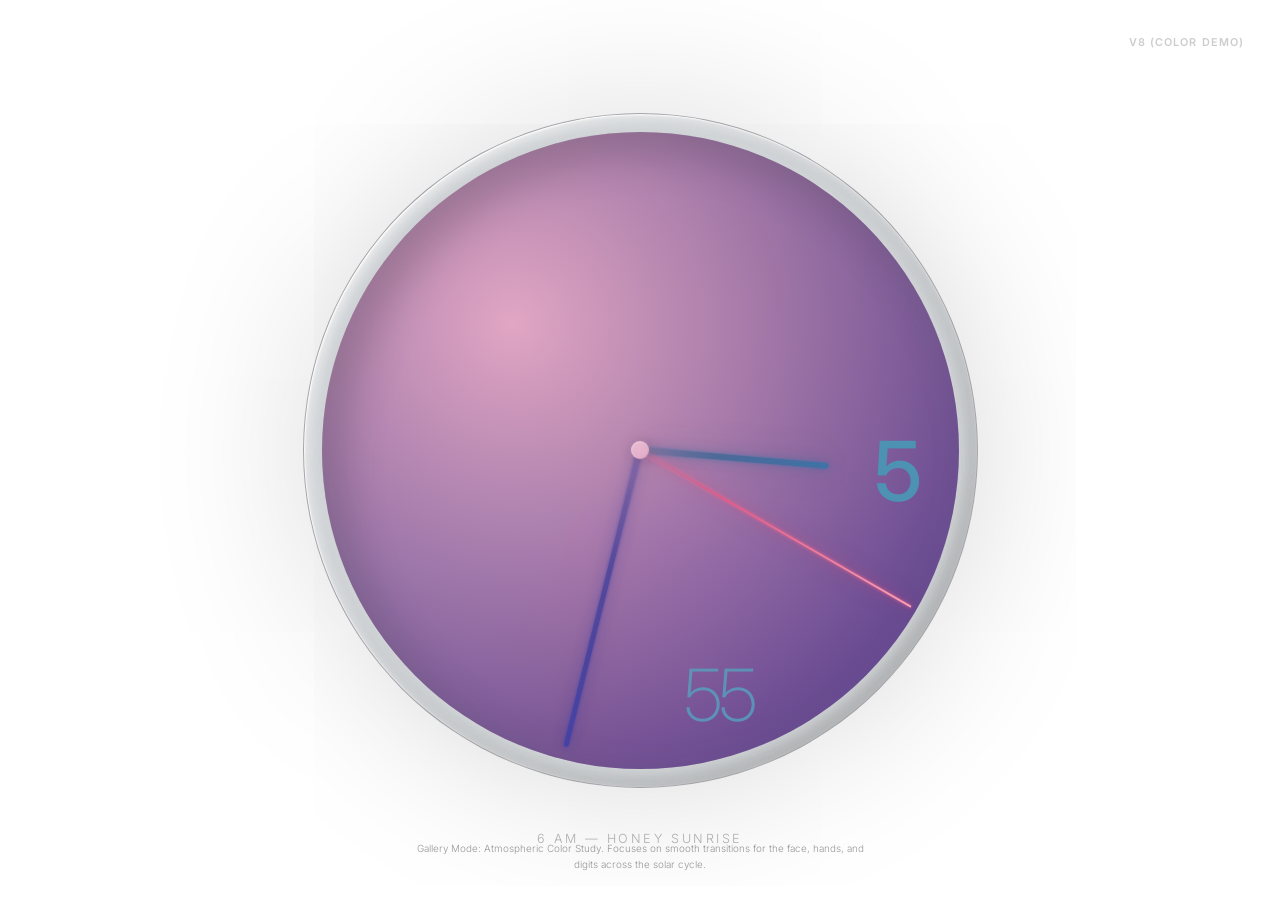
==== index.html @ 9a435259 "V8: Re-tuned for 3s Color Fades and persistent 'time slot' labels" ====
<!DOCTYPE html>
<html lang="en">

<head>
    <meta charset="UTF-8" />
    <meta name="viewport" content="width=device-width, initial-scale=1.0" />
    <title>Time Orientation — Aurora</title>
    <link
        href="https://fonts.googleapis.com/css2?family=Inter:ital,opsz,wght@0,14..32,100..900;1,14..32,100..900&display=swap"
        rel="stylesheet" />
    <style>
        :root {
            /* Restoring base clock-size to 75vmin to keep internal JS radius ratios correct */
            --clock-size: 75vmin;
            --label-size: 8vmin;
            --reality-ease: cubic-bezier(0.16, 1, 0.3, 1);

            /* Dynamic Time Colors — driven by JS */
            --face-center: #1a1a24;
            --face-edge: #050508;

            /* Glow colors — driven by JS from palette text colors */
        }

        html,
        body {
            margin: 0;
            padding: 0;
            height: 100%;
            display: flex;
            align-items: center;
            justify-content: center;
            background: #ffffff;
            font-family: 'Inter', sans-serif;
            overflow: hidden;
        }

        /* Separate container to cast the drop shadow without being clipped by the WebKit backdrop-filter bug */
        #clock-shadow {
            position: absolute;
            width: var(--clock-size);
            height: var(--clock-size);
            border-radius: 50%;
            box-shadow:
                /* Negative spread pulls shadow start inside the edge — no visible ring */
                0 0 20vmin -3vmin rgba(0, 0, 0, 0.22);
            transform: scale(1) translateZ(0);
            transition: box-shadow 1s linear;
        }

        /* iOS Vibrant Liquid Glass Bezel — 3D raised convex glass */
        #clock-bezel {
            width: var(--clock-size);
            height: var(--clock-size);
            border-radius: 50%;
            display: flex;
            align-items: center;
            justify-content: center;
            position: relative;
            box-sizing: border-box;
            padding: 2vmin;

            background: color-mix(in srgb, var(--next-accent, rgba(255, 255, 255, 1)) 15%, rgba(255, 255, 255, 0.25));
            backdrop-filter: blur(40px) saturate(200%);
            -webkit-backdrop-filter: blur(40px) saturate(200%);

            box-shadow:
                /* Fine bright edge at very top of the rim — primary specular hit */
                inset 0.1vmin 0.1vmin 0.2vmin rgba(255, 255, 255, 1),
                /* Broad top-left highlight — convex glass catching light */
                inset 0.6vmin 0.6vmin 2vmin rgba(255, 255, 255, 0.85),
                /* Mid-tone bounce fill tinted by accent */
                inset 1.5vmin 1.5vmin 4.5vmin color-mix(in srgb, var(--next-accent, rgba(255, 255, 255, 1)) 22%, rgba(255, 255, 255, 0.35)),
                /* Bottom-right counter-shadow — opposite side of the raised glass */
                inset -0.6vmin -0.6vmin 2vmin rgba(0, 0, 0, 0.18),
                /* Deep inner rim darkening for glass thickness illusion */
                inset -1.2vmin -1.2vmin 4vmin rgba(0, 0, 0, 0.12);

            /* Lighter, thinner border for a more premium glass edge */
            border: 0.10vmin solid color-mix(in srgb, var(--current-accent, rgba(0, 0, 0, 1)) 15%, rgba(0, 0, 0, 0.15));

            transform: scale(1) translateZ(0);
            transition: background 3s ease-in-out, border 3s ease-in-out, box-shadow 3s ease-in-out;
        }

        /* Color-shifting radial face — from design 3 */
        #clock-face {
            width: 100%;
            height: 100%;
            position: relative;
            border-radius: 50%;
            background: radial-gradient(circle at 30% 30%, var(--face-center) 0%, var(--face-edge) 100%);
            box-shadow:
                inset 0 0 4vmin rgba(255, 255, 255, 0.06),
                inset 2vmin 2vmin 5vmin rgba(0, 0, 0, 0.2);
            transition: background 3s ease-in-out;
            overflow: hidden;
        }

        /* Iridescent interference shimmer — from design 4 */
        #clock-face::before {
            content: '';
            position: absolute;
            inset: 0;
            border-radius: 50%;
            background: conic-gradient(from 180deg at 40% 60%,
                    rgba(255, 100, 150, 0.05),
                    rgba(80, 200, 255, 0.05),
                    rgba(150, 255, 180, 0.03),
                    rgba(255, 220, 80, 0.04),
                    rgba(180, 80, 255, 0.05),
                    rgba(255, 100, 150, 0.05));
            animation: shimmer-drift 12s ease-in-out infinite alternate;
            mix-blend-mode: screen;
            pointer-events: none;
        }

        @keyframes shimmer-drift {
            from {
                transform: rotate(0deg) scale(1);
                opacity: 0.5;
            }

            to {
                transform: rotate(60deg) scale(1.05);
                opacity: 1;
            }
        }

        /* Viscous Trail Elements */
        .trail {
            position: absolute;
            top: 50%;
            left: 50%;
            transform: translate(-50%, -50%);
            font-size: var(--label-size);
            white-space: nowrap;
            text-align: center;
            pointer-events: none;
            z-index: 5;
            width: 20vmin;
            height: 10vmin;
            display: flex;
            align-items: center;
            justify-content: center;
            opacity: 0;
            transition: opacity 3s ease, color 3s ease;
            filter: blur(1.5px);
        }

        .is-h-drifting .h-trail,
        .is-m-drifting .m-trail {
            opacity: 0.18;
            transition: opacity 0.5s ease;
        }

        /* Trails — color and text-shadow applied dynamically by JS */
        .h-trail {
            font-weight: 500;
            font-size: calc(var(--label-size) * 1.15);
        }

        .m-trail {
            font-weight: 200;
        }

        /* Labels with holographic chromatic aberration — from design 4 */
        .label {
            position: absolute;
            top: 50%;
            left: 50%;
            transition: opacity 3s ease, filter 3s ease, color 3s ease-in-out;
            font-size: var(--label-size);
            white-space: nowrap;
            text-align: center;
            pointer-events: none;
            z-index: 10;
            width: 20vmin;
            height: 12vmin;
            display: flex;
            align-items: center;
            justify-content: center;
            letter-spacing: -0.05em;
            transform: translate(-50%, -50%);
        }

        .hour-label {
            font-weight: 500;
            font-size: calc(var(--label-size) * 1.15);
            z-index: 12;
            /* color and text-shadow applied dynamically by JS */
        }

        .minute-label {
            font-weight: 200;
            z-index: 11;
            opacity: 0.9;
            /* color and text-shadow applied dynamically by JS */
        }

        /* Ghosting Effect during Drift */
        .is-h-drifting .hour-label,
        .is-m-drifting .minute-label {
            opacity: 0.12;
            filter: blur(4px);
            transition: opacity 3s ease, filter 3s ease;
        }

        .is-h-drifting .hand.hour,
        .is-m-drifting .hand.minute {
            opacity: 0.12;
            filter: blur(3px);
            transition: opacity 3s ease, filter 3s ease;
        }

        /* Laser beam hands — from design 4, colors adapt to time of day */
        .hand {
            position: absolute;
            left: 50%;
            bottom: 50%;
            transform-origin: 50% 100%;
            border-radius: 10vmin;
            z-index: 100;
            transition: opacity 3s ease, filter 3s ease, background 3s ease-in-out, box-shadow 3s ease-in-out;
        }

        .hand.hour {
            width: 0.5vmin;
            height: 21vmin;
            /* background and box-shadow applied dynamically by JS */
            z-index: 101;
        }

        .hand.minute {
            width: 0.35vmin;
            height: 34vmin;
            /* background and box-shadow applied dynamically by JS */
            opacity: 0.9;
            z-index: 100;
        }

        .hand.second {
            width: 0.2vmin;
            height: 34.8vmin;
            background: linear-gradient(to top,
                    rgba(255, 80, 120, 0) 0%,
                    rgba(255, 80, 120, 0.7) 30%,
                    rgba(255, 160, 180, 1) 100%);
            z-index: 150;
            transition: transform 0.15s cubic-bezier(0.175, 0.885, 0.32, 1.5);
            box-shadow:
                0 0 0.4vmin rgba(255, 100, 140, 0.9),
                0 0 1.5vmin rgba(255, 60, 100, 0.5),
                0 0 4vmin rgba(255, 40, 80, 0.2);
        }

        /* Glass center pin — mirrors the face color, lighter and translucent */
        #clock-bezel::before {
            content: '';
            position: absolute;
            top: 50%;
            left: 50%;
            width: 2vmin;
            height: 2vmin;
            /* Subtle lighter version of the face center — barely-there glass */
            background: radial-gradient(circle at 35% 30%,
                    color-mix(in srgb, white 22%, var(--face-center) 78%),
                    color-mix(in srgb, white 8%, var(--face-center) 92%));
            border-radius: 50%;
            transform: translate(-50%, -50%);
            z-index: 1000;
            transition: background 7s ease;
            box-shadow:
                /* Subtle inner specular — gentle glass edge */
                inset 0.1vmin 0.1vmin 0.3vmin rgba(255, 255, 255, 0.3),
                inset -0.05vmin -0.05vmin 0.2vmin rgba(0, 0, 0, 0.1),
                /* Very soft outer glow — barely visible */
                0 0 0.3vmin rgba(255, 255, 255, 0.2),
                0 0 1.5vmin color-mix(in srgb, var(--current-accent, white) 15%, transparent);
        }

        #version-tag {
            position: fixed;
            top: 4vmin;
            right: 4vmin;
            font-family: 'Inter', sans-serif;
            font-size: 1.2vmin;
            font-weight: 600;
            letter-spacing: 0.1em;
            color: rgba(0, 0, 0, 0.2);
            text-transform: uppercase;
            pointer-events: none;
            user-select: none;
            z-index: 2000;
        }

        #version-tag {
            position: fixed;
            top: 4vmin;
            right: 4vmin;
            font-family: 'Inter', sans-serif;
            font-size: 1.2vmin;
            font-weight: 600;
            letter-spacing: 0.1em;
            color: rgba(0, 0, 0, 0.2);
            text-transform: uppercase;
            pointer-events: none;
            user-select: none;
            z-index: 2000;
        }

        /* Demo time label — shows current simulated hour during dwell */
        #demo-time-label {
            position: fixed;
            bottom: 6vmin;
            left: 50%;
            transform: translateX(-50%);
            font-family: 'Inter', sans-serif;
            font-size: 1.4vmin;
            font-weight: 300;
            letter-spacing: 0.2em;
            text-transform: uppercase;
            color: rgba(0, 0, 0, 0.3);
            opacity: 0;
            transition: opacity 0.6s ease;
            pointer-events: none;
            user-select: none;
            z-index: 2000;
        }

        #demo-description {
            position: fixed;
            bottom: 3vmin;
            left: 50%;
            transform: translateX(-50%);
            width: 50vmin;
            text-align: center;
            font-family: 'Inter', sans-serif;
            font-size: 1.1vmin;
            font-weight: 300;
            line-height: 1.6;
            color: rgba(0, 0, 0, 0.4);
            opacity: 0;
            transition: opacity 0.8s ease 0.2s;
            pointer-events: none;
            user-select: none;
            z-index: 2000;
        }

        .is-demo-active #demo-time-label,
        .is-demo-active #demo-description {
            opacity: 1;
        }
    </style>
</head>

<body>

    <div id="version-tag">V8 (COLOR DEMO)</div>
    <div id="clock-shadow"></div>
    <div id="demo-time-label"></div>
    <div id="demo-description">
        Gallery Mode: Atmospheric Color Study. Focuses on smooth transitions for the face, hands, and digits across the
        solar cycle.
    </div>
    <div id="clock-bezel">
        <div id="clock-face">
            <!-- Viscous Trails -->
            <div id="h-trail-2" class="trail h-trail trail-2"></div>
            <div id="h-trail-1" class="trail h-trail trail-1"></div>
            <div id="m-trail-2" class="trail m-trail trail-2"></div>
            <div id="m-trail-1" class="trail m-trail trail-1"></div>

            <!-- Main Labels -->
            <div id="h-label" class="label hour-label"></div>
            <div id="m-label" class="label minute-label"></div>

            <div class="hand hour"></div>
            <div class="hand minute"></div>
            <div class="hand second"></div>
        </div>
    </div>

    <script>
        // Full 24-hour color palette — from design 3 (restored text colors)
        const timePalettes = [
            { center: '#14184a', edge: '#060a28', text: '#88aaff' }, // 0: Midnight — deep navy
            { center: '#161a52', edge: '#060a28', text: '#9099ff' }, // 1: Night
            { center: '#1a1e60', edge: '#060e32', text: '#9999ff' }, // 2: Night
            { center: '#202672', edge: '#081240', text: '#a0aaff' }, // 3: Night
            { center: '#283285', edge: '#0a1a50', text: '#b0bbff' }, // 4: Pre-dawn
            { center: '#4b3f90', edge: '#1a154a', text: '#c0b8ff' }, // 5: Dawn — violet/lavender
            { center: '#e0a3c2', edge: '#3d2b7c', text: '#2a1a2a' }, // 6: Sunrise — blush/violet (Reference)
            { center: '#e0f2ff', edge: '#f4c2d3', text: '#1a2b3c' }, // 7: Early Morning — sky/blush
            { center: '#d1ebfa', edge: '#9dbcd9', text: '#112a44' }, // 8: Morning — bright sky
            { center: '#c1e5fc', edge: '#7bb1d9', text: '#0a2540' }, // 9: Mid-Morning
            { center: '#bde2fd', edge: '#65a5d2', text: '#082038' }, // 10: Late Morning
            { center: '#e4f3ff', edge: '#81bdea', text: '#061b36' }, // 11: Noon roughly
            { center: '#ffffff', edge: '#a4cdef', text: '#051832' }, // 12: Noon — brightest white-blue
            { center: '#f5fbff', edge: '#8bbfe5', text: '#071c3a' }, // 13: Midday
            { center: '#eaf4fc', edge: '#76b1db', text: '#092144' }, // 14: Afternoon
            { center: '#f0f7fb', edge: '#9ebccf', text: '#1a2b44' }, // 15: Afternoon
            { center: '#fffcf5', edge: '#e8ecef', text: '#3e4a5d' }, // 16: Late Afternoon — Warm Cream
            { center: '#fff9e6', edge: '#fde8c5', text: '#4a3a2a' }, // 17: Golden Hour — Honey Glow
            { center: '#fff4e6', edge: '#fbc9a4', text: '#3a2a1a' }, // 18: Sunset Peak — Peach / Copper Amber
            { center: '#9153a1', edge: '#4a2c5a', text: '#f0f0f0' }, // 19: Post-Sunset — Deep Rose / Violet
            { center: '#2e3880', edge: '#121858', text: '#b0c8ff' }, // 20: Blue Hour
            { center: '#252a68', edge: '#0e1040', text: '#aab8ff' }, // 21: Night
            { center: '#201e58', edge: '#0c0a32', text: '#a8a8ff' }, // 22: Night
            { center: '#1e1c50', edge: '#0a0828', text: '#b0aaff' }  // 23: Night
        ];

        let lastMilestone = -1;
        let lastSecond = -1;
        let rotS = 0;
        let currentDemoH = 0; // controlled by runDemoStep() state machine
        window.isDemoActive = false; // flag to switch between real-time and demo

        let hTargetX = 0, hTargetY = 0;
        let mTargetX = 0, mTargetY = 0;

        const RADIUS = 28.5;

        function getSafeXY(fixedX, fixedY, attempt = 0) {
            // Pick a random point on the circle
            const angle = Math.random() * Math.PI * 2;
            const x = Math.cos(angle) * RADIUS;
            const y = Math.sin(angle) * RADIUS;

            // Check distance from the fixed point
            const dist = Math.sqrt((x - fixedX) ** 2 + (y - fixedY) ** 2);

            // If too close, try again (up to 10 times to avoid infinite recursion)
            if (dist < 26 && attempt < 10) {
                return getSafeXY(fixedX, fixedY, attempt + 1);
            }
            return { x, y };
        }

        function shiftReality() {
            // Initial placement only — demo loop drives all subsequent drifts
            const hAngle = Math.random() * Math.PI * 2;
            const newHTargetX = Math.cos(hAngle) * RADIUS;
            const newHTargetY = Math.sin(hAngle) * RADIUS;
            const mPos = getSafeXY(newHTargetX, newHTargetY);
            hTargetX = newHTargetX;
            hTargetY = newHTargetY;
            mTargetX = mPos.x;
            mTargetY = mPos.y;
        }

        // Logic to trigger a drift for a specific hand (hour or minute)
        function triggerHandDrift(type) {
            const isH = type === 'hour';
            const driftingClass = isH ? 'is-h-drifting' : 'is-m-drifting';

            // 1. Ghost out
            document.body.classList.add(driftingClass);

            // 2. Wait for ghosting to peak (1.5s), then update target
            setTimeout(() => {
                // Ensure we don't land on top of the other hand
                const otherX = isH ? mTargetX : hTargetX;
                const otherY = isH ? mTargetY : hTargetY;
                const pos = getSafeXY(otherX, otherY);

                if (isH) {
                    hTargetX = pos.x;
                    hTargetY = pos.y;
                } else {
                    mTargetX = pos.x;
                    mTargetY = pos.y;
                }
            }, 1600);

            // 3. Keep ghosted while "sailing" to new spot 
            // (The sweep speed 0.015 takes roughly 5-6s to settle)
            setTimeout(() => {
                document.body.classList.remove(driftingClass);
            }, 6500);
        }

        /**
         * Approximates sunrise and sunset hours based on the day of the year.
         * Modeled for ~40°N latitude (standard mid-latitude).
         * Summer Solstice (Jun 21): Sunrise 5:30 AM, Sunset 8:30 PM (20.5)
         * Winter Solstice (Dec 21): Sunrise 7:30 AM, Sunset 4:30 PM (16.5)
         */
        function getSolarAnchors() {
            const now = new Date();
            const start = new Date(now.getFullYear(), 0, 0);
            const diff = now - start;
            const oneDay = 1000 * 60 * 60 * 24;
            const dayOfYear = Math.floor(diff / oneDay);

            // Peaks at 1 on Summer Solstice (day 172), -1 on Winter Solstice (day 355)
            const seasonalOscillator = Math.cos((dayOfYear - 172) * 2 * Math.PI / 365.25);

            // Summer (osc=1): Sunrise 5:30, Sunset 20:30
            // Winter (osc=-1): Sunrise 7:30, Sunset 16:30
            const sunrise = 6.5 - seasonalOscillator * 1.0;
            const sunset = 18.5 + seasonalOscillator * 2.0;
            const solarNoon = (sunrise + sunset) / 2;

            return { sunrise, sunset, solarNoon };
        }

        /**
         * Helper to blend two hex colors
         */
        function lerpColor(c1, c2, p) {
            const r1 = parseInt(c1.slice(1, 3), 16);
            const g1 = parseInt(c1.slice(3, 5), 16);
            const b1 = parseInt(c1.slice(5, 7), 16);
            const r2 = parseInt(c2.slice(1, 3), 16);
            const g2 = parseInt(c2.slice(3, 5), 16);
            const b2 = parseInt(c2.slice(5, 7), 16);
            const r = Math.round(r1 + (r2 - r1) * p);
            const g = Math.round(g1 + (g2 - g1) * p);
            const b = Math.round(b1 + (b2 - b1) * p);
            return '#' + [r, g, b].map(x => x.toString(16).padStart(2, '0')).join('');
        }

        /**
         * Maps real local time [0-24] to a "virtual solar hour" [0-24].
         * Virtual 6 is always Sunrise.
         * Virtual 12 is always Solar Noon.
         * Virtual 18 is always Sunset.
         */
        function getVirtualSolarHour(realH, realM, realS) {
            const time = realH + realM / 60 + realS / 3600;
            const { sunrise, sunset, solarNoon } = getSolarAnchors();

            if (time < sunrise) {
                // Pre-dawn: [0 to Sunrise] -> [0 to 6]
                return (time / sunrise) * 6;
            } else if (time < solarNoon) {
                // Morning: [Sunrise to Noon] -> [6 to 12]
                return 6 + ((time - sunrise) / (solarNoon - sunrise)) * 6;
            } else if (time < sunset) {
                // Afternoon: [Noon to Sunset] -> [12 to 18]
                return 12 + ((time - solarNoon) / (sunset - solarNoon)) * 6;
            } else {
                // Night: [Sunset to 24] -> [18 to 24]
                return 18 + ((time - sunset) / (24 - sunset)) * 6;
            }
        }

        function hexToRgb(hex) {
            const r = parseInt(hex.slice(1, 3), 16);
            const g = parseInt(hex.slice(3, 5), 16);
            const b = parseInt(hex.slice(5, 7), 16);
            return { r, g, b };
        }

        // Convert RGB to HSL
        function rgbToHsl(r, g, b) {
            r /= 255; g /= 255; b /= 255;
            const max = Math.max(r, g, b), min = Math.min(r, g, b);
            let h, s, l = (max + min) / 2;
            if (max === min) {
                h = s = 0;
            } else {
                const d = max - min;
                s = l > 0.5 ? d / (2 - max - min) : d / (max + min);
                switch (max) {
                    case r: h = ((g - b) / d + (g < b ? 6 : 0)) / 6; break;
                    case g: h = ((b - r) / d + 2) / 6; break;
                    case b: h = ((r - g) / d + 4) / 6; break;
                }
            }
            return { h: h * 360, s: s * 100, l: l * 100 };
        }

        // Build a Golden (45°) glow-only text-shadow for the background layer.
        function vibrantGlowShadow(textHex, isHour) {
            // Force the glow to a clean, premium Gold/Amber (45°)
            const baseHue = 45;
            const bloomL = isHour ? 85 : 80;

            if (isHour) {
                return [
                    `0 0 8px  6px hsl(${baseHue}, 100%, ${bloomL}%, 0.8)`,
                    `0 0 20px 10px hsl(${baseHue}, 100%, 65%, 0.5)`,
                    `0 0 45px 15px hsl(${baseHue}, 100%, 55%, 0.2)`
                ].join(', ');
            } else {
                return [
                    `0 0 6px  4px hsl(${baseHue}, 100%, ${bloomL}%, 0.7)`,
                    `0 0 16px 8px hsl(${baseHue}, 100%, 60%, 0.4)`,
                    `0 0 32px 12px hsl(${baseHue}, 100%, 50%, 0.1)`
                ].join(', ');
            }
        }

        // Compute the desaturated Sky Blue (200°) or White color for the front-row labels.
        function vibrantLabelColor(textHex, isHour, faceCenterHex) {
            // Force main labels to a crisp, desaturated Sky Blue (200°)
            const baseHue = 200;

            // Check face brightness
            const fc = hexToRgb(faceCenterHex);
            const faceLum = (fc.r * 0.299 + fc.g * 0.587 + fc.b * 0.114) / 255;
            const isLightFace = faceLum > 0.45;

            // Maintain high contrast vs face, but prioritize an "Airy White" feel
            const l = !isLightFace
                ? (isHour ? 95 : 90)
                : faceLum > 0.80
                    ? (isHour ? 60 : 66)
                    : (isHour ? 50 : 54);
            return `hsl(${baseHue}, 40%, ${l}%)`; // Saturated at 40% for "Sky" feel
        }

        // Trail shadow — Golden (45°) soft bloom
        function vibrantTrailShadow(textHex, isHour) {
            const baseHue = 45;
            const a = isHour ? 0.6 : 0.4;
            return [
                `0 0 6px  hsl(${baseHue}, 100%, 80%, ${a})`,
                `0 0 14px hsl(${baseHue}, 100%, 65%, ${a * 0.6})`
            ].join(', ');
        }

        // Apply palette-driven colors to all three hands each frame.
        // Hour hand: hue from the palette edge color (deep, rich)
        // Minute hand: ~150° complement so it always contrasts the hour hand
        // Second hand: ~210° further complement (stays in the warm-to-cool spectrum)
        function applyHandColors(edgeHex, centerHex) {
            // Derive hue from face CENTER so complements are always truly different
            const { r: cr, g: cg, b: cb } = hexToRgb(centerHex);
            const { h: cH, s: cS } = rgbToHsl(cr, cg, cb);
            const faceHue = cS < 5 ? 250 : cH;

            // 180° complement for hour, 270° for minute — always visually distinct
            let hourHue = (faceHue + 180) % 360;
            let minuteHue = (faceHue + 270) % 360;

            // Face luminance
            const faceLum = (cr * 0.299 + cg * 0.587 + cb * 0.114) / 255;
            const isLightFace = faceLum > 0.40;

            if (isLightFace) {
                // Hour hand: Shift from dark blues to a soft, airy Purple/Lavender (265°)
                if (hourHue >= 10 && hourHue <= 160) hourHue = 210;
                else if (hourHue > 160 && hourHue <= 240) hourHue = 220;

                // Force minute hand to a crisp Sky Blue (200°) to match common sky tones
                // and skip the muddier/purpler complements during Golden Hour.
                if (minuteHue > 240 || minuteHue < 180) {
                    minuteHue = 200;
                }
            }

            // Light faces: scale hand lightness with face brightness
            // Increased lightness significantly (55-40) and reduced saturation (45%)
            // to avoid "high chroma" and "dark ends" feel.
            const s = isLightFace ? '45%' : '100% ';
            const lightTipL = faceLum > 0.80 ? 55 : 45;
            const lightMidL = faceLum > 0.80 ? 48 : 40;
            const lightBaseL = faceLum > 0.80 ? 40 : 35;
            const tipL = isLightFace ? lightTipL : 85;
            const midL = isLightFace ? lightMidL : 65;
            const baseL = isLightFace ? lightBaseL : 50;
            const glowA = isLightFace ? 0.8 : 0.9;
            const hourW = isLightFace ? '0.65vmin' : '0.5vmin';
            const minuteW = isLightFace ? '0.5vmin' : '0.35vmin';

            const hourHand = document.querySelector('.hand.hour');
            const minuteHand = document.querySelector('.hand.minute');

            hourHand.style.width = hourW;
            minuteHand.style.width = minuteW;

            // Hour hand gradient + glow
            hourHand.style.background = `linear-gradient(to top,
                hsl(${hourHue}, ${s}, ${midL}%, 0.4) 0%,
                hsl(${hourHue}, ${s}, ${midL}%, 0.8) 40%,
                hsl(${hourHue}, ${s}, ${tipL}%, 1) 100%)`;
            hourHand.style.boxShadow = [
                `0 0 0.4vmin hsl(${hourHue}, ${s}, ${tipL}%, ${glowA})`,
                `0 0 1.5vmin hsl(${hourHue}, ${s}, ${midL}%, ${glowA * 0.55})`,
                `0 0 4vmin   hsl(${hourHue}, ${s}, ${baseL}%, ${glowA * 0.25})`
            ].join(', ');

            // Minute hand gradient + glow
            minuteHand.style.background = `linear-gradient(to top,
                hsl(${minuteHue}, ${s}, ${midL}%, 0.4) 0%,
                hsl(${minuteHue}, ${s}, ${midL}%, 0.8) 40%,
                hsl(${minuteHue}, ${s}, ${tipL}%, 1) 100%)`;
            minuteHand.style.boxShadow = [
                `0 0 0.4vmin hsl(${minuteHue}, ${s}, ${tipL}%, ${glowA})`,
                `0 0 1.5vmin hsl(${minuteHue}, ${s}, ${midL}%, ${glowA * 0.55})`,
                `0 0 4vmin   hsl(${minuteHue}, ${s}, ${baseL}%, ${glowA * 0.2})`
            ].join(', ');
            // Second hand stays constant vibrant red

        }


        function update() {
            const now = new Date();
            const isDemo = window.isDemoActive || false;
            const h = isDemo ? currentDemoH : now.getHours();
            const m = isDemo ? 0 : now.getMinutes(); // Demo stays on the hour for clarity
            const s = now.getSeconds();

            let effectiveH = h;
            let effectiveM = m - 3;
            if (effectiveM < 0) {
                effectiveM += 60;
                effectiveH -= 1;
            }
            if (effectiveH < 0) {
                effectiveH += 24;
            }

            const displayH = effectiveH % 12 || 12;
            const mMilestone = Math.floor(effectiveM / 5) * 5;

            const hLabelEl = document.getElementById('h-label');
            const mLabelEl = document.getElementById('m-label');

            const trailsH = document.querySelectorAll('.h-trail');
            const trailsM = document.querySelectorAll('.m-trail');

            hLabelEl.textContent = displayH;
            trailsH.forEach(t => t.textContent = displayH);

            if (mMilestone !== lastMilestone) {
                lastMilestone = mMilestone;

                let displayM = String(lastMilestone);
                if (lastMilestone === 5) {
                    displayM = '05';
                } else if (lastMilestone === 0) {
                    displayM = '0';
                }

                mLabelEl.textContent = displayM;
                trailsM.forEach(t => t.textContent = displayM);
            }

            const finalBaseHAngle = Math.atan2(hTargetY, hTargetX) * 180 / Math.PI + 90;
            const finalBaseMAngle = Math.atan2(mTargetY, mTargetX) * 180 / Math.PI + 90;

            const hOffset = (m / 60) * 30 + (s / 3600) * 30;
            const mOffset = (m - lastMilestone) * 6 + (s / 60) * 6;

            let targetH = finalBaseHAngle + hOffset;
            let targetM = finalBaseMAngle + mOffset;

            // ─── Color logic ───
            // If in demo mode, currentDemoH is controlled by the state machine.
            // If not in demo mode, we calculate it based on seasonal solar logic.
            let solarH;
            if (window.isDemoActive) {
                solarH = currentDemoH;
            } else {
                solarH = getVirtualSolarHour(h, m, s);
            }

            const currentIdx = Math.floor(solarH) % 24;
            const nextIdx = (currentIdx + 1) % 24;
            const progress = solarH % 1;

            const cp = timePalettes[currentIdx];
            const np = timePalettes[nextIdx];

            // ─── Continuous color blending for production ───
            const interpolatedCenter = lerpColor(cp.center, np.center, progress);
            const interpolatedEdge = lerpColor(cp.edge, np.edge, progress);
            const interpolatedText = lerpColor(cp.text, np.text, progress);

            document.documentElement.style.setProperty('--face-center', interpolatedCenter);
            document.documentElement.style.setProperty('--face-edge', interpolatedEdge);
            document.documentElement.style.setProperty('--current-accent', interpolatedText);
            document.documentElement.style.setProperty('--next-accent', np.text);

            // ─── Vibrant label glows from interpolated text color ───
            const textRgb = interpolatedText; // lerpColor returns rgb() string

            // Refactor vibrant functions to handle rgb() or hex
            const getColorSource = (c) => c;

            const hColor = vibrantLabelColor(interpolatedText, true, interpolatedCenter);
            const mColor = vibrantLabelColor(interpolatedText, false, interpolatedCenter);
            const hGlow = vibrantGlowShadow(interpolatedText, true);
            const mGlow = vibrantGlowShadow(interpolatedText, false);
            const trailShadow = vibrantTrailShadow(interpolatedText, true);
            const mTrailShadow = vibrantTrailShadow(interpolatedText, false);

            // Solid color = crisp letterforms; text-shadow = glow bloom on top
            const hLabel = document.getElementById('h-label');
            const mLabel = document.getElementById('m-label');
            hLabel.style.color = hColor;
            hLabel.style.textShadow = hGlow;
            mLabel.style.color = mColor;
            mLabel.style.textShadow = mGlow;
            document.querySelectorAll('.h-trail').forEach(el => { el.style.color = hColor; el.style.textShadow = trailShadow; });
            document.querySelectorAll('.m-trail').forEach(el => { el.style.color = mColor; el.style.textShadow = mTrailShadow; });

            // Dynamic hand colors — hour + minute only, second stays red
            applyHandColors(cp.edge, cp.center);

            if (window.rotH === undefined) {
                window.rotH = targetH;
                window.rotM = targetM;
                window.rotHT1 = targetH;
                window.rotHT2 = targetH;
                window.rotMT1 = targetM;
                window.rotMT2 = targetM;
            }

            function sweep(current, target, speed) {
                let diff = (target - current) % 360;
                // Normalize to [-180, 180] for shortest path
                if (diff > 180) diff -= 360;
                if (diff < -180) diff += 360;

                // Extremely tiny snap to prevent floating jitter at rest
                if (Math.abs(diff) < 0.01) return target;

                return current + diff * speed;
            }

            window.rotH = sweep(window.rotH, targetH, 0.015);
            window.rotM = sweep(window.rotM, targetM, 0.015);

            window.rotHT1 = sweep(window.rotHT1, targetH, 0.012);
            window.rotHT2 = sweep(window.rotHT2, targetH, 0.01);

            window.rotMT1 = sweep(window.rotMT1, targetM, 0.012);
            window.rotMT2 = sweep(window.rotMT2, targetM, 0.01);

            document.querySelector('.hand.hour').style.transform = `translateX(-50%) rotate(${window.rotH}deg)`;
            document.querySelector('.hand.minute').style.transform = `translateX(-50%) rotate(${window.rotM}deg)`;

            function updateLabel(id, rot, offset) {
                const rad = (rot - offset - 90) * Math.PI / 180;
                const x = Math.cos(rad) * RADIUS;
                const y = Math.sin(rad) * RADIUS;
                document.getElementById(id).style.transform = `translate3d(calc(-50% + ${x}vmin), calc(-50% + ${y}vmin), 0)`;
            }

            updateLabel('h-label', window.rotH, hOffset);
            updateLabel('h-trail-1', window.rotHT1, hOffset);
            updateLabel('h-trail-2', window.rotHT2, hOffset);

            updateLabel('m-label', window.rotM, mOffset);
            updateLabel('m-trail-1', window.rotMT1, mOffset);
            updateLabel('m-trail-2', window.rotMT2, mOffset);

            if (s !== lastSecond) {
                const diff = (s - lastSecond + 60) % 60;
                rotS += diff * 6;
                lastSecond = s;
                document.querySelector('.hand.second').style.transform = `translateX(-50%) rotate(${rotS}deg)`;
            }

            requestAnimationFrame(update);
        }

        // ─── Smooth Transition Constants ───
        const DWELL_MS = 3000;   // Wait at an hour
        const DRIFT_MS = 7000;   // Time for drift & shift
        const COLOR_DELAY = 1000; // Blend starts after drift trigger

        const demoSteps = [
            { h: 6, label: '6 AM — Honey Sunrise' },
            { h: 9, label: '9 AM — Early Sky' },
            { h: 12, label: '12 PM — Pure Midday' },
            { h: 15, label: '3 PM — Afternoon Drift' },
            { h: 16, label: '4 PM — Moonlit Pearl' },
            { h: 17, label: '5:30 PM — Golden Hour' },
            { h: 18, label: '6:15 PM — Copper Sunset' },
            { h: 19, label: '7:30 PM — Twilight Violet' },
            { h: 22, label: '10 PM — Deep Navy' },
        ];

        let demoStepIdx = 0;
        currentDemoH = demoSteps[0].h;
        window.isDemoActive = false;

        function applyDemoHour(h) {
            currentDemoH = h % 24;
            const cp = timePalettes[currentDemoH];
            const np = timePalettes[(currentDemoH + 1) % 24];
            document.documentElement.style.setProperty('--face-center', cp.center);
            document.documentElement.style.setProperty('--face-edge', cp.edge);
            document.documentElement.style.setProperty('--current-accent', cp.text);
            document.documentElement.style.setProperty('--next-accent', np.text);
            document.documentElement.style.setProperty('--next-face', np.center);
        }

        function showDemoLabel(text) {
            const el = document.getElementById('demo-time-label');
            if (el) {
                el.textContent = text;
                el.style.opacity = '1';
            }
        }

        function hideDemoLabel() {
            const el = document.getElementById('demo-time-label');
            if (el) el.style.opacity = '0';
        }

        function triggerOneDrift() {
            const hAngle = Math.random() * Math.PI * 2;
            const newHTargetX = Math.cos(hAngle) * RADIUS;
            const newHTargetY = Math.sin(hAngle) * RADIUS;
            const mPos = getSafeXY(newHTargetX, newHTargetY);
            const bezel = document.getElementById('clock-bezel');

            // Both labels drift together
            bezel.classList.add('is-h-drifting', 'is-m-drifting');

            // Set targets slightly after the ghost starts
            setTimeout(() => {
                hTargetX = newHTargetX;
                hTargetY = newHTargetY;
                mTargetX = mPos.x;
                mTargetY = mPos.y;
            }, 100);

            // Hands arrive at ~6.5s in V7, so we clear the ghosting then
            setTimeout(() => {
                bezel.classList.remove('is-h-drifting', 'is-m-drifting');
            }, 7000);
        }

        function runDemoStep() {
            window.isDemoActive = true;
            document.body.classList.add('is-demo-active');
            const step = demoSteps[demoStepIdx];

            // Phase 1: dwell — labels visible, color stable
            showDemoLabel(step.label);

            setTimeout(() => {
                // Phase 2: Show label stays visible during the fade for clarity
                // We no longer call hideDemoLabel here

                // Phase 3: blend to next palette (3s CSS transition handles the fade)
                demoStepIdx = (demoStepIdx + 1) % demoSteps.length;
                applyDemoHour(demoSteps[demoStepIdx].h);

                // If starting a new full loop, trigger a subtle repositioning "breath"
                if (demoStepIdx === 0) {
                    triggerOneDrift();
                }

                // Phase 4: continue the loop (wait for the fade to complete + dwell)
                setTimeout(runDemoStep, 4000);

            }, DWELL_MS);
        }

        shiftReality();
        update();
        runDemoStep();

        // ─── Production: Independent Hour & Minute drifts ───
        // Dwell time (10-15s) happens AFTER the transition finishes.
    </script>
</body>

</html>
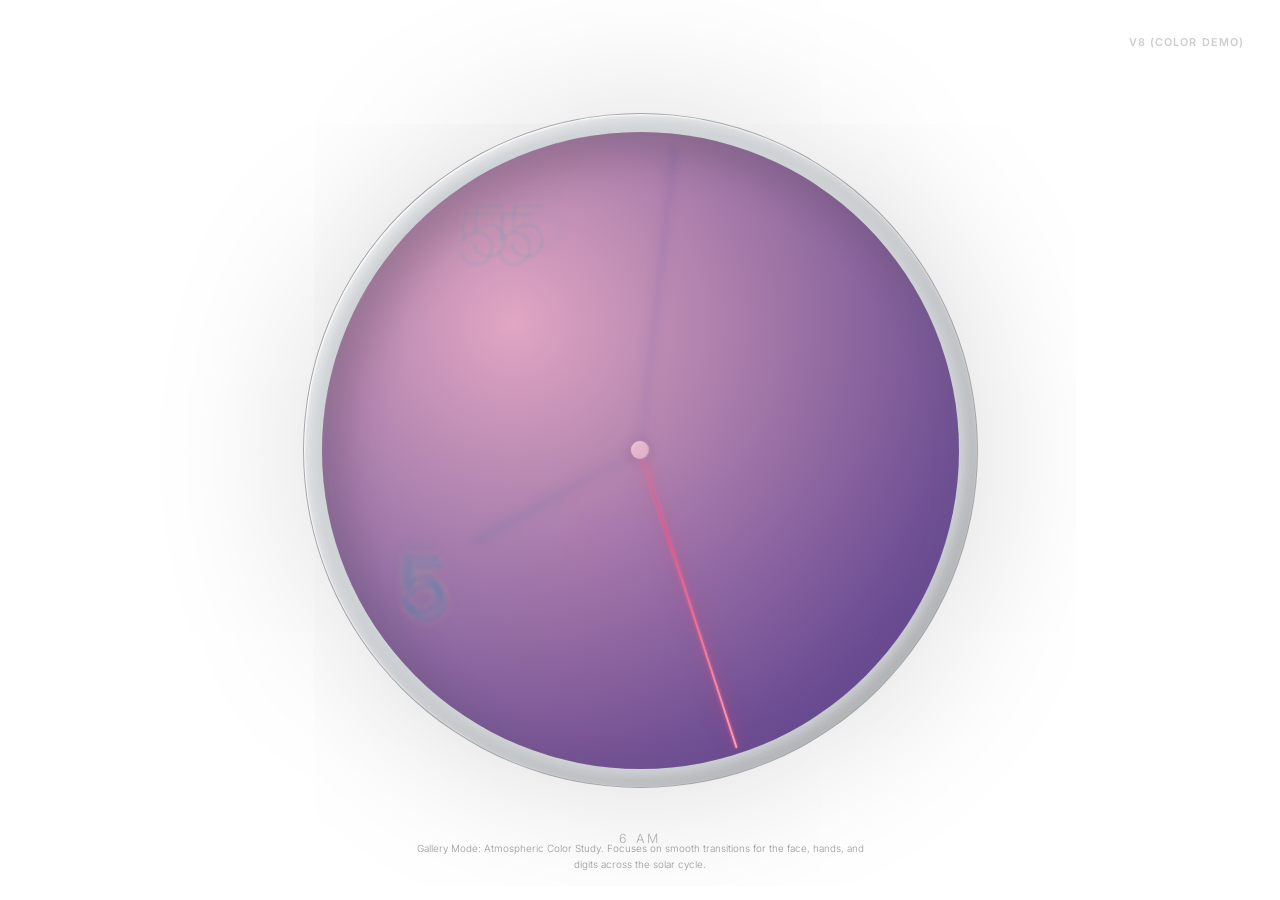
==== commit 991b8e81: "V8: Simplified labels (times only) and synchronized transition timing" ====
--- a/index.html
+++ b/index.html
@@ -867,15 +867,15 @@
         const COLOR_DELAY = 1000; // Blend starts after drift trigger
 
         const demoSteps = [
-            { h: 6, label: '6 AM — Honey Sunrise' },
-            { h: 9, label: '9 AM — Early Sky' },
-            { h: 12, label: '12 PM — Pure Midday' },
-            { h: 15, label: '3 PM — Afternoon Drift' },
-            { h: 16, label: '4 PM — Moonlit Pearl' },
-            { h: 17, label: '5:30 PM — Golden Hour' },
-            { h: 18, label: '6:15 PM — Copper Sunset' },
-            { h: 19, label: '7:30 PM — Twilight Violet' },
-            { h: 22, label: '10 PM — Deep Navy' },
+            { h: 6, label: '6 AM' },
+            { h: 9, label: '9 AM' },
+            { h: 12, label: '12 PM' },
+            { h: 15, label: '3 PM' },
+            { h: 16, label: '4 PM' },
+            { h: 17, label: '5:30 PM' },
+            { h: 18, label: '6:15 PM' },
+            { h: 19, label: '7:30 PM' },
+            { h: 22, label: '10 PM' },
         ];
 
         let demoStepIdx = 0;
@@ -933,28 +933,24 @@
         function runDemoStep() {
             window.isDemoActive = true;
             document.body.classList.add('is-demo-active');
+
             const step = demoSteps[demoStepIdx];
 
-            // Phase 1: dwell — labels visible, color stable
+            // SYNC: Update both label and color at the exact same time
+            // The 3s CSS transition handles the smooth fade into this state
             showDemoLabel(step.label);
-
-            setTimeout(() => {
-                // Phase 2: Show label stays visible during the fade for clarity
-                // We no longer call hideDemoLabel here
-
-                // Phase 3: blend to next palette (3s CSS transition handles the fade)
-                demoStepIdx = (demoStepIdx + 1) % demoSteps.length;
-                applyDemoHour(demoSteps[demoStepIdx].h);
-
-                // If starting a new full loop, trigger a subtle repositioning "breath"
-                if (demoStepIdx === 0) {
-                    triggerOneDrift();
-                }
-
-                // Phase 4: continue the loop (wait for the fade to complete + dwell)
-                setTimeout(runDemoStep, 4000);
-
-            }, DWELL_MS);
+            applyDemoHour(step.h);
+
+            // Subtle repositioning "breath" at the start of every full loop
+            if (demoStepIdx === 0) {
+                triggerOneDrift();
+            }
+
+            // Move to next step index for the next call
+            demoStepIdx = (demoStepIdx + 1) % demoSteps.length;
+
+            // Total cycle: 3s transition + 5s dwell = 8s
+            setTimeout(runDemoStep, 8000);
         }
 
         shiftReality();
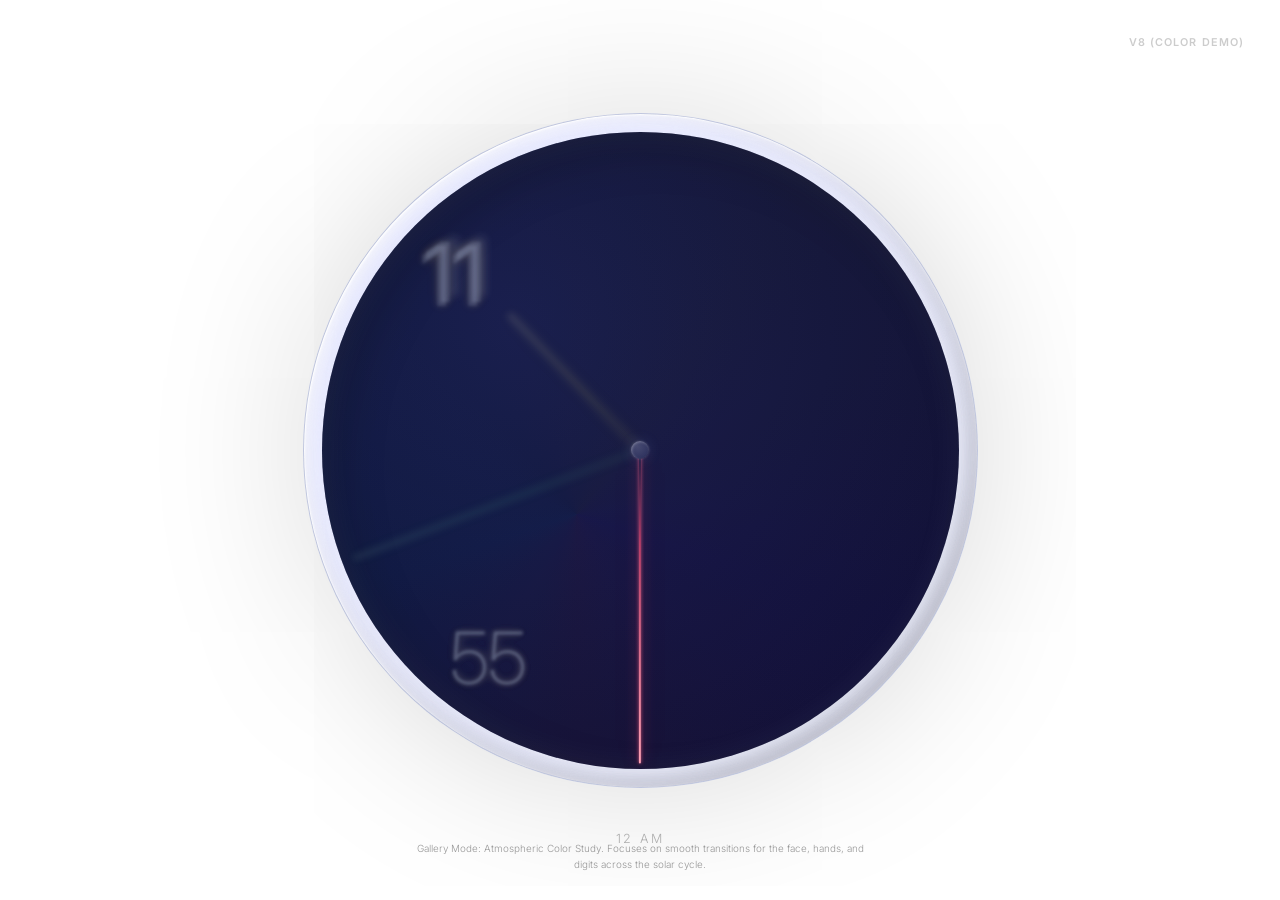
==== commit 1aafe1ce: "V8: Expanded to full 24-hour cycle (Night/Pre-dawn coverage)" ====
--- a/index.html
+++ b/index.html
@@ -867,15 +867,22 @@
         const COLOR_DELAY = 1000; // Blend starts after drift trigger
 
         const demoSteps = [
+            { h: 0, label: '12 AM' },
+            { h: 2, label: '2 AM' },
+            { h: 4, label: '4 AM' },
             { h: 6, label: '6 AM' },
-            { h: 9, label: '9 AM' },
+            { h: 8, label: '8 AM' },
+            { h: 10, label: '10 AM' },
             { h: 12, label: '12 PM' },
+            { h: 14, label: '2 PM' },
             { h: 15, label: '3 PM' },
             { h: 16, label: '4 PM' },
             { h: 17, label: '5:30 PM' },
             { h: 18, label: '6:15 PM' },
             { h: 19, label: '7:30 PM' },
+            { h: 21, label: '9 PM' },
             { h: 22, label: '10 PM' },
+            { h: 23, label: '11 PM' },
         ];
 
         let demoStepIdx = 0;
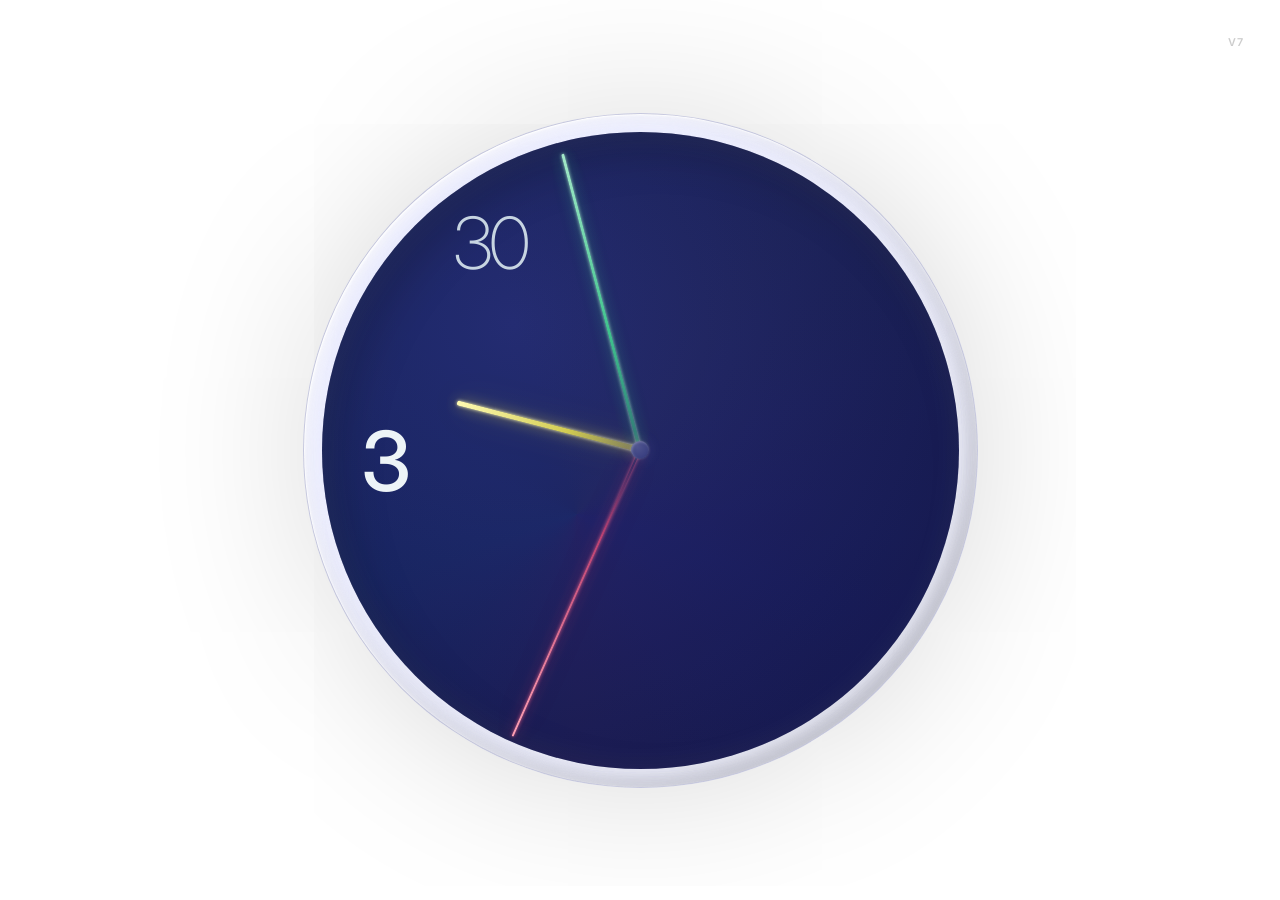
==== commit 3b30063c: "Restore pristine V7 production code to v7_clock.html" ====
--- a/index.html
+++ b/index.html
@@ -80,7 +80,7 @@
             border: 0.10vmin solid color-mix(in srgb, var(--current-accent, rgba(0, 0, 0, 1)) 15%, rgba(0, 0, 0, 0.15));
 
             transform: scale(1) translateZ(0);
-            transition: background 3s ease-in-out, border 3s ease-in-out, box-shadow 3s ease-in-out;
+            transition: background 7s ease, border 7s ease, box-shadow 7s ease;
         }
 
         /* Color-shifting radial face — from design 3 */
@@ -93,7 +93,7 @@
             box-shadow:
                 inset 0 0 4vmin rgba(255, 255, 255, 0.06),
                 inset 2vmin 2vmin 5vmin rgba(0, 0, 0, 0.2);
-            transition: background 3s ease-in-out;
+            transition: background 7s ease;
             overflow: hidden;
         }
 
@@ -144,7 +144,7 @@
             align-items: center;
             justify-content: center;
             opacity: 0;
-            transition: opacity 3s ease, color 3s ease;
+            transition: opacity 3s ease;
             filter: blur(1.5px);
         }
 
@@ -169,7 +169,7 @@
             position: absolute;
             top: 50%;
             left: 50%;
-            transition: opacity 3s ease, filter 3s ease, color 3s ease-in-out;
+            transition: opacity 3s ease, filter 3s ease;
             font-size: var(--label-size);
             white-space: nowrap;
             text-align: center;
@@ -221,7 +221,7 @@
             transform-origin: 50% 100%;
             border-radius: 10vmin;
             z-index: 100;
-            transition: opacity 3s ease, filter 3s ease, background 3s ease-in-out, box-shadow 3s ease-in-out;
+            transition: opacity 3s ease, filter 3s ease;
         }
 
         .hand.hour {
@@ -356,12 +356,11 @@
 
 <body>
 
-    <div id="version-tag">V8 (COLOR DEMO)</div>
+    <div id="version-tag">V7</div>
     <div id="clock-shadow"></div>
-    <div id="demo-time-label"></div>
-    <div id="demo-description">
-        Gallery Mode: Atmospheric Color Study. Focuses on smooth transitions for the face, hands, and digits across the
-        solar cycle.
+    <div id="demo-time-label" style="display: none;"></div>
+    <div id="demo-description" style="display: none;">
+        Seasonally Aware: Approximates sunrise & sunset via system date to dynamically anchor the 24-hour hue cycle.
     </div>
     <div id="clock-bezel">
         <div id="clock-face">
@@ -700,9 +699,8 @@
 
         function update() {
             const now = new Date();
-            const isDemo = window.isDemoActive || false;
-            const h = isDemo ? currentDemoH : now.getHours();
-            const m = isDemo ? 0 : now.getMinutes(); // Demo stays on the hour for clarity
+            const h = now.getHours();
+            const m = now.getMinutes();
             const s = now.getSeconds();
 
             let effectiveH = h;
@@ -867,27 +865,26 @@
         const COLOR_DELAY = 1000; // Blend starts after drift trigger
 
         const demoSteps = [
-            { h: 0, label: '12 AM' },
-            { h: 2, label: '2 AM' },
-            { h: 4, label: '4 AM' },
+            { h: 20, label: '10 PM' },
+            { h: 23, label: '11 PM – 2 AM' },
+            { h: 3, label: '2 AM – 5 AM' },
+            { h: 5, label: '5 AM' },
             { h: 6, label: '6 AM' },
+            { h: 7, label: '7 AM' },
             { h: 8, label: '8 AM' },
-            { h: 10, label: '10 AM' },
+            { h: 9, label: '9 – 10 AM' },
+            { h: 11, label: '11 AM' },
             { h: 12, label: '12 PM' },
+            { h: 13, label: '1 PM' },
             { h: 14, label: '2 PM' },
             { h: 15, label: '3 PM' },
             { h: 16, label: '4 PM' },
-            { h: 17, label: '5:30 PM' },
-            { h: 18, label: '6:15 PM' },
-            { h: 19, label: '7:30 PM' },
-            { h: 21, label: '9 PM' },
-            { h: 22, label: '10 PM' },
-            { h: 23, label: '11 PM' },
+            { h: 17, label: '5 PM' },
+            { h: 18, label: '6 PM' },
+            { h: 19, label: '7 PM' },
         ];
 
         let demoStepIdx = 0;
-        currentDemoH = demoSteps[0].h;
-        window.isDemoActive = false;
 
         function applyDemoHour(h) {
             currentDemoH = h % 24;
@@ -902,70 +899,59 @@
 
         function showDemoLabel(text) {
             const el = document.getElementById('demo-time-label');
-            if (el) {
-                el.textContent = text;
-                el.style.opacity = '1';
-            }
+            el.textContent = text;
+            el.style.opacity = '1';
         }
 
         function hideDemoLabel() {
-            const el = document.getElementById('demo-time-label');
-            if (el) el.style.opacity = '0';
-        }
-
-        function triggerOneDrift() {
-            const hAngle = Math.random() * Math.PI * 2;
-            const newHTargetX = Math.cos(hAngle) * RADIUS;
-            const newHTargetY = Math.sin(hAngle) * RADIUS;
-            const mPos = getSafeXY(newHTargetX, newHTargetY);
-            const bezel = document.getElementById('clock-bezel');
-
-            // Both labels drift together
-            bezel.classList.add('is-h-drifting', 'is-m-drifting');
-
-            // Set targets slightly after the ghost starts
-            setTimeout(() => {
-                hTargetX = newHTargetX;
-                hTargetY = newHTargetY;
-                mTargetX = mPos.x;
-                mTargetY = mPos.y;
-            }, 100);
-
-            // Hands arrive at ~6.5s in V7, so we clear the ghosting then
-            setTimeout(() => {
-                bezel.classList.remove('is-h-drifting', 'is-m-drifting');
-            }, 7000);
+            document.getElementById('demo-time-label').style.opacity = '0';
         }
 
         function runDemoStep() {
             window.isDemoActive = true;
             document.body.classList.add('is-demo-active');
-
             const step = demoSteps[demoStepIdx];
 
-            // SYNC: Update both label and color at the exact same time
-            // The 3s CSS transition handles the smooth fade into this state
+            // Phase 1: dwell — labels visible, color stable
             showDemoLabel(step.label);
-            applyDemoHour(step.h);
-
-            // Subtle repositioning "breath" at the start of every full loop
-            if (demoStepIdx === 0) {
+
+            setTimeout(() => {
+                // Phase 2: fade label, trigger drift (labels ghost away)
+                hideDemoLabel();
                 triggerOneDrift();
-            }
-
-            // Move to next step index for the next call
-            demoStepIdx = (demoStepIdx + 1) % demoSteps.length;
-
-            // Total cycle: 3s transition + 5s dwell = 8s
-            setTimeout(runDemoStep, 8000);
+
+                // Phase 3: 1s into drift, blend to next palette
+                setTimeout(() => {
+                    demoStepIdx = (demoStepIdx + 1) % demoSteps.length;
+                    applyDemoHour(demoSteps[demoStepIdx].h);
+                }, COLOR_DELAY);
+
+                // Phase 4: drift settles — labels reappear in new color, start next dwell
+                setTimeout(runDemoStep, DRIFT_MS);
+
+            }, DWELL_MS);
         }
 
         shiftReality();
         update();
-        runDemoStep();
 
         // ─── Production: Independent Hour & Minute drifts ───
         // Dwell time (10-15s) happens AFTER the transition finishes.
+        function scheduleDriftLoop(type) {
+            const transitionDuration = 6500;
+            const minDwell = 10000;
+            const randomDwell = Math.random() * 5000;
+
+            setTimeout(() => {
+                triggerHandDrift(type);
+                // The next cycle starts only after [Transition + Dwell]
+                scheduleDriftLoop(type);
+            }, transitionDuration + minDwell + randomDwell);
+        }
+
+        // Start them offset so they don't both move at the exact same time
+        setTimeout(() => scheduleDriftLoop('hour'), 2000);
+        setTimeout(() => scheduleDriftLoop('minute'), 8000);
     </script>
 </body>
 
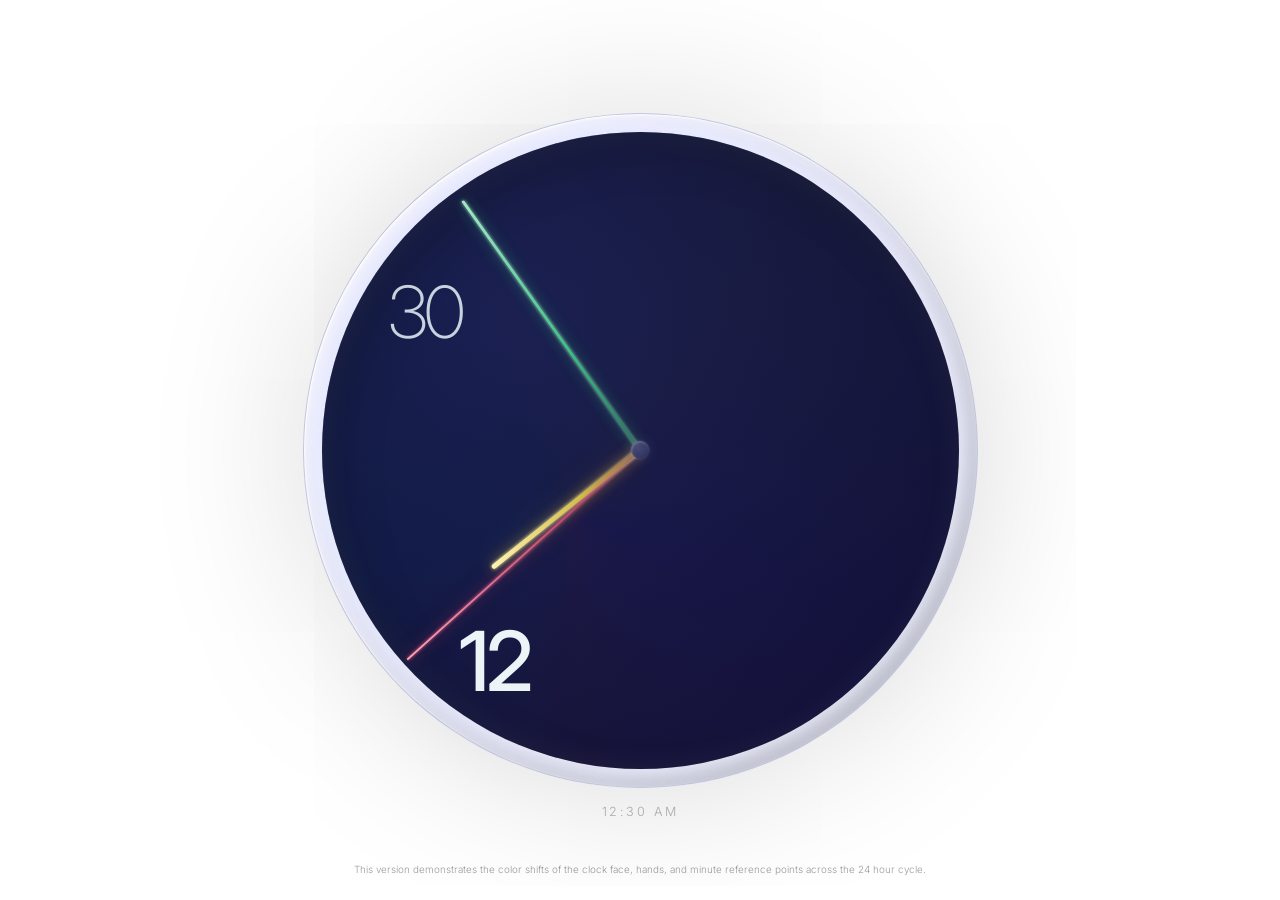
==== commit f4205aec: "Fix accidentally overwriting V8 index.html with V7 code" ====
--- a/index.html
+++ b/index.html
@@ -80,7 +80,7 @@
             border: 0.10vmin solid color-mix(in srgb, var(--current-accent, rgba(0, 0, 0, 1)) 15%, rgba(0, 0, 0, 0.15));
 
             transform: scale(1) translateZ(0);
-            transition: background 7s ease, border 7s ease, box-shadow 7s ease;
+            transition: background 3s ease-in-out, border 3s ease-in-out, box-shadow 3s ease-in-out;
         }
 
         /* Color-shifting radial face — from design 3 */
@@ -93,7 +93,7 @@
             box-shadow:
                 inset 0 0 4vmin rgba(255, 255, 255, 0.06),
                 inset 2vmin 2vmin 5vmin rgba(0, 0, 0, 0.2);
-            transition: background 7s ease;
+            transition: background 3s ease-in-out;
             overflow: hidden;
         }
 
@@ -144,7 +144,7 @@
             align-items: center;
             justify-content: center;
             opacity: 0;
-            transition: opacity 3s ease;
+            transition: opacity 3s ease, color 3s ease;
             filter: blur(1.5px);
         }
 
@@ -169,7 +169,7 @@
             position: absolute;
             top: 50%;
             left: 50%;
-            transition: opacity 3s ease, filter 3s ease;
+            transition: opacity 3s ease, filter 3s ease, color 3s ease-in-out;
             font-size: var(--label-size);
             white-space: nowrap;
             text-align: center;
@@ -221,7 +221,7 @@
             transform-origin: 50% 100%;
             border-radius: 10vmin;
             z-index: 100;
-            transition: opacity 3s ease, filter 3s ease;
+            transition: opacity 3s ease, filter 3s ease, background 3s ease-in-out, box-shadow 3s ease-in-out;
         }
 
         .hand.hour {
@@ -312,7 +312,7 @@
         /* Demo time label — shows current simulated hour during dwell */
         #demo-time-label {
             position: fixed;
-            bottom: 6vmin;
+            bottom: 9vmin;
             left: 50%;
             transform: translateX(-50%);
             font-family: 'Inter', sans-serif;
@@ -330,10 +330,10 @@
 
         #demo-description {
             position: fixed;
-            bottom: 3vmin;
+            bottom: 2.5vmin;
             left: 50%;
             transform: translateX(-50%);
-            width: 50vmin;
+            width: 65vmin;
             text-align: center;
             font-family: 'Inter', sans-serif;
             font-size: 1.1vmin;
@@ -356,11 +356,12 @@
 
 <body>
 
-    <div id="version-tag">V7</div>
+    <div id="version-tag"></div>
     <div id="clock-shadow"></div>
-    <div id="demo-time-label" style="display: none;"></div>
-    <div id="demo-description" style="display: none;">
-        Seasonally Aware: Approximates sunrise & sunset via system date to dynamically anchor the 24-hour hue cycle.
+    <div id="demo-time-label"></div>
+    <div id="demo-description">
+        This version demonstrates the color shifts of the clock face, hands, and minute reference points across the 24
+        hour cycle.
     </div>
     <div id="clock-bezel">
         <div id="clock-face">
@@ -390,9 +391,9 @@
             { center: '#283285', edge: '#0a1a50', text: '#b0bbff' }, // 4: Pre-dawn
             { center: '#4b3f90', edge: '#1a154a', text: '#c0b8ff' }, // 5: Dawn — violet/lavender
             { center: '#e0a3c2', edge: '#3d2b7c', text: '#2a1a2a' }, // 6: Sunrise — blush/violet (Reference)
-            { center: '#e0f2ff', edge: '#f4c2d3', text: '#1a2b3c' }, // 7: Early Morning — sky/blush
-            { center: '#d1ebfa', edge: '#9dbcd9', text: '#112a44' }, // 8: Morning — bright sky
-            { center: '#c1e5fc', edge: '#7bb1d9', text: '#0a2540' }, // 9: Mid-Morning
+            { center: '#fff4e6', edge: '#fbc9a4', text: '#3a2a1a' }, // 7: Morning Golden Hour Peak — Peach/Amber
+            { center: '#fff9e6', edge: '#fde8c5', text: '#4a3a2a' }, // 8: Morning Golden Hour — Honey Glow
+            { center: '#e0f2ff', edge: '#f4c2d3', text: '#1a2b3c' }, // 9: Mid-Morning — sky/blush
             { center: '#bde2fd', edge: '#65a5d2', text: '#082038' }, // 10: Late Morning
             { center: '#e4f3ff', edge: '#81bdea', text: '#061b36' }, // 11: Noon roughly
             { center: '#ffffff', edge: '#a4cdef', text: '#051832' }, // 12: Noon — brightest white-blue
@@ -606,7 +607,7 @@
             const l = !isLightFace
                 ? (isHour ? 95 : 90)
                 : faceLum > 0.80
-                    ? (isHour ? 60 : 66)
+                    ? (isHour ? 60 : 54)
                     : (isHour ? 50 : 54);
             return `hsl(${baseHue}, 40%, ${l}%)`; // Saturated at 40% for "Sky" feel
         }
@@ -699,12 +700,13 @@
 
         function update() {
             const now = new Date();
+            const isDemo = window.isDemoActive || false;
             const h = now.getHours();
             const m = now.getMinutes();
             const s = now.getSeconds();
 
             let effectiveH = h;
-            let effectiveM = m - 3;
+            let effectiveM = m - 3; // Lag for physical labels
             if (effectiveM < 0) {
                 effectiveM += 60;
                 effectiveH -= 1;
@@ -713,8 +715,28 @@
                 effectiveH += 24;
             }
 
-            const displayH = effectiveH % 12 || 12;
             const mMilestone = Math.floor(effectiveM / 5) * 5;
+
+            // Generate the strings for what the labels should ACTUALLY say
+            let displayH, displayM;
+
+            if (isDemo && typeof currentDemoH !== 'undefined') {
+                // In demo mode, the text shows the demo time exactly
+                let demoH = Math.floor(currentDemoH);
+                let demoM = (currentDemoH % 1) * 60;
+                let demoMilestone = Math.floor(demoM / 5) * 5;
+
+                displayH = demoH % 12 || 12;
+                displayM = String(demoMilestone);
+                if (demoMilestone === 5) displayM = '05';
+                if (demoMilestone === 0) displayM = '0';
+            } else {
+                // In normal mode, it shows the physical real time
+                displayH = effectiveH % 12 || 12;
+                displayM = String(mMilestone);
+                if (mMilestone === 5) displayM = '05';
+                if (mMilestone === 0) displayM = '0';
+            }
 
             const hLabelEl = document.getElementById('h-label');
             const mLabelEl = document.getElementById('m-label');
@@ -722,19 +744,13 @@
             const trailsH = document.querySelectorAll('.h-trail');
             const trailsM = document.querySelectorAll('.m-trail');
 
-            hLabelEl.textContent = displayH;
-            trailsH.forEach(t => t.textContent = displayH);
-
-            if (mMilestone !== lastMilestone) {
+            if (hLabelEl.textContent !== String(displayH)) {
+                hLabelEl.textContent = displayH;
+                trailsH.forEach(t => t.textContent = displayH);
+            }
+
+            if (mMilestone !== lastMilestone || mLabelEl.textContent !== displayM) {
                 lastMilestone = mMilestone;
-
-                let displayM = String(lastMilestone);
-                if (lastMilestone === 5) {
-                    displayM = '05';
-                } else if (lastMilestone === 0) {
-                    displayM = '0';
-                }
-
                 mLabelEl.textContent = displayM;
                 trailsM.forEach(t => t.textContent = displayM);
             }
@@ -743,7 +759,7 @@
             const finalBaseMAngle = Math.atan2(mTargetY, mTargetX) * 180 / Math.PI + 90;
 
             const hOffset = (m / 60) * 30 + (s / 3600) * 30;
-            const mOffset = (m - lastMilestone) * 6 + (s / 60) * 6;
+            const mOffset = (m - mMilestone) * 6 + (s / 60) * 6; // Real physical offset
 
             let targetH = finalBaseHAngle + hOffset;
             let targetM = finalBaseMAngle + mOffset;
@@ -822,14 +838,14 @@
                 return current + diff * speed;
             }
 
-            window.rotH = sweep(window.rotH, targetH, 0.015);
-            window.rotM = sweep(window.rotM, targetM, 0.015);
-
-            window.rotHT1 = sweep(window.rotHT1, targetH, 0.012);
-            window.rotHT2 = sweep(window.rotHT2, targetH, 0.01);
-
-            window.rotMT1 = sweep(window.rotMT1, targetM, 0.012);
-            window.rotMT2 = sweep(window.rotMT2, targetM, 0.01);
+            window.rotH = sweep(window.rotH, targetH, 0.008);
+            window.rotM = sweep(window.rotM, targetM, 0.008);
+
+            window.rotHT1 = sweep(window.rotHT1, targetH, 0.0065);
+            window.rotHT2 = sweep(window.rotHT2, targetH, 0.005);
+
+            window.rotMT1 = sweep(window.rotMT1, targetM, 0.0065);
+            window.rotMT2 = sweep(window.rotMT2, targetM, 0.005);
 
             document.querySelector('.hand.hour').style.transform = `translateX(-50%) rotate(${window.rotH}deg)`;
             document.querySelector('.hand.minute').style.transform = `translateX(-50%) rotate(${window.rotM}deg)`;
@@ -865,31 +881,23 @@
         const COLOR_DELAY = 1000; // Blend starts after drift trigger
 
         const demoSteps = [
-            { h: 20, label: '10 PM' },
-            { h: 23, label: '11 PM – 2 AM' },
-            { h: 3, label: '2 AM – 5 AM' },
-            { h: 5, label: '5 AM' },
-            { h: 6, label: '6 AM' },
-            { h: 7, label: '7 AM' },
-            { h: 8, label: '8 AM' },
-            { h: 9, label: '9 – 10 AM' },
-            { h: 11, label: '11 AM' },
-            { h: 12, label: '12 PM' },
-            { h: 13, label: '1 PM' },
-            { h: 14, label: '2 PM' },
-            { h: 15, label: '3 PM' },
-            { h: 16, label: '4 PM' },
-            { h: 17, label: '5 PM' },
-            { h: 18, label: '6 PM' },
-            { h: 19, label: '7 PM' },
+            { h: 0.5, label: '12:30 AM' }, { h: 1.5, label: '1:30 AM' }, { h: 2.5, label: '2:30 AM' }, { h: 3.5, label: '3:30 AM' },
+            { h: 4.5, label: '4:30 AM' }, { h: 5.5, label: '5:30 AM' }, { h: 6.5, label: '6:30 AM' }, { h: 7.5, label: '7:30 AM' },
+            { h: 8.5, label: '8:30 AM' }, { h: 9.5, label: '9:30 AM' }, { h: 10.5, label: '10:30 AM' }, { h: 11.5, label: '11:30 AM' },
+            { h: 12.5, label: '12:30 PM' }, { h: 13.5, label: '1:30 PM' }, { h: 14.5, label: '2:30 PM' }, { h: 15.5, label: '3:30 PM' },
+            { h: 16.5, label: '4:30 PM' }, { h: 17.5, label: '5:30 PM' }, { h: 18.5, label: '6:30 PM' }, { h: 19.5, label: '7:30 PM' },
+            { h: 20.5, label: '8:30 PM' }, { h: 21.5, label: '9:30 PM' }, { h: 22.5, label: '10:30 PM' }, { h: 23.5, label: '11:30 PM' }
         ];
 
         let demoStepIdx = 0;
+        currentDemoH = demoSteps[0].h;
+        window.isDemoActive = false;
 
         function applyDemoHour(h) {
             currentDemoH = h % 24;
-            const cp = timePalettes[currentDemoH];
-            const np = timePalettes[(currentDemoH + 1) % 24];
+            const idx = Math.floor(currentDemoH);
+            const cp = timePalettes[idx];
+            const np = timePalettes[(idx + 1) % 24];
             document.documentElement.style.setProperty('--face-center', cp.center);
             document.documentElement.style.setProperty('--face-edge', cp.edge);
             document.documentElement.style.setProperty('--current-accent', cp.text);
@@ -899,59 +907,59 @@
 
         function showDemoLabel(text) {
             const el = document.getElementById('demo-time-label');
-            el.textContent = text;
-            el.style.opacity = '1';
+            if (el) {
+                el.textContent = text;
+                el.style.opacity = '1';
+            }
         }
 
         function hideDemoLabel() {
-            document.getElementById('demo-time-label').style.opacity = '0';
+            const el = document.getElementById('demo-time-label');
+            if (el) el.style.opacity = '0';
+        }
+
+        function triggerOneDrift() {
+            const hAngle = Math.random() * Math.PI * 2;
+            const newHTargetX = Math.cos(hAngle) * RADIUS;
+            const newHTargetY = Math.sin(hAngle) * RADIUS;
+            const mPos = getSafeXY(newHTargetX, newHTargetY);
+            const bezel = document.getElementById('clock-bezel');
+
+            // Both labels drift together
+            bezel.classList.add('is-h-drifting', 'is-m-drifting');
+
+            // Set targets slightly after the ghost starts
+            setTimeout(() => {
+                hTargetX = newHTargetX;
+                hTargetY = newHTargetY;
+                mTargetX = mPos.x;
+                mTargetY = mPos.y;
+            }, 100);
+
+            // Hands arrive at ~6.5s in V7, so we clear the ghosting then
+            setTimeout(() => {
+                bezel.classList.remove('is-h-drifting', 'is-m-drifting');
+            }, 7000);
         }
 
         function runDemoStep() {
             window.isDemoActive = true;
             document.body.classList.add('is-demo-active');
+
             const step = demoSteps[demoStepIdx];
-
-            // Phase 1: dwell — labels visible, color stable
             showDemoLabel(step.label);
-
-            setTimeout(() => {
-                // Phase 2: fade label, trigger drift (labels ghost away)
-                hideDemoLabel();
-                triggerOneDrift();
-
-                // Phase 3: 1s into drift, blend to next palette
-                setTimeout(() => {
-                    demoStepIdx = (demoStepIdx + 1) % demoSteps.length;
-                    applyDemoHour(demoSteps[demoStepIdx].h);
-                }, COLOR_DELAY);
-
-                // Phase 4: drift settles — labels reappear in new color, start next dwell
-                setTimeout(runDemoStep, DRIFT_MS);
-
-            }, DWELL_MS);
+            applyDemoHour(step.h);
+
+            demoStepIdx = (demoStepIdx + 1) % demoSteps.length;
+            setTimeout(runDemoStep, 10000); // Only cycle colors/labels every 10s
         }
 
         shiftReality();
         update();
+        runDemoStep();
 
         // ─── Production: Independent Hour & Minute drifts ───
         // Dwell time (10-15s) happens AFTER the transition finishes.
-        function scheduleDriftLoop(type) {
-            const transitionDuration = 6500;
-            const minDwell = 10000;
-            const randomDwell = Math.random() * 5000;
-
-            setTimeout(() => {
-                triggerHandDrift(type);
-                // The next cycle starts only after [Transition + Dwell]
-                scheduleDriftLoop(type);
-            }, transitionDuration + minDwell + randomDwell);
-        }
-
-        // Start them offset so they don't both move at the exact same time
-        setTimeout(() => scheduleDriftLoop('hour'), 2000);
-        setTimeout(() => scheduleDriftLoop('minute'), 8000);
     </script>
 </body>
 
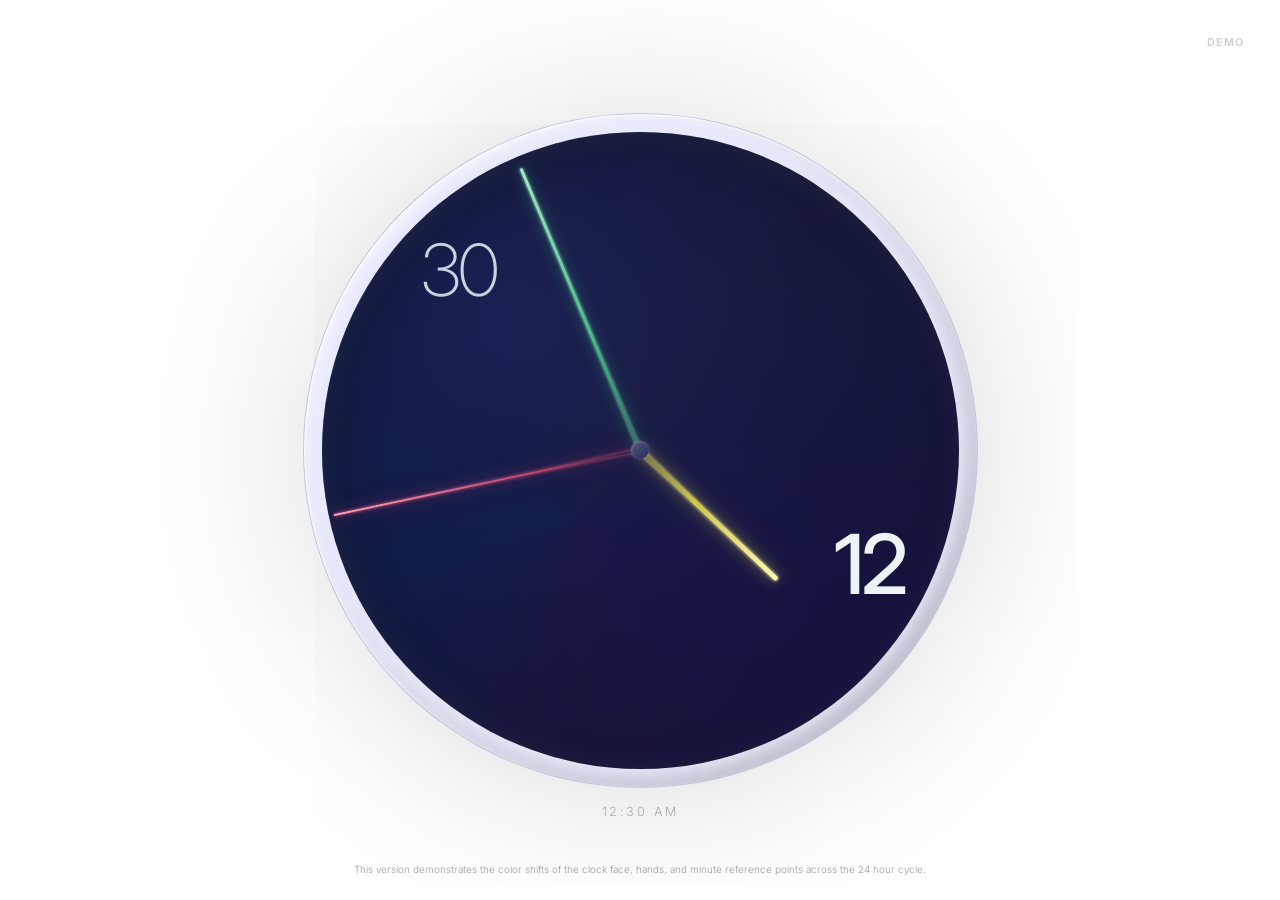
==== commit b0e7b2ed: "V8: Change version tag to Demo" ====
--- a/index.html
+++ b/index.html
@@ -356,7 +356,7 @@
 
 <body>
 
-    <div id="version-tag"></div>
+    <div id="version-tag">Demo</div>
     <div id="clock-shadow"></div>
     <div id="demo-time-label"></div>
     <div id="demo-description">
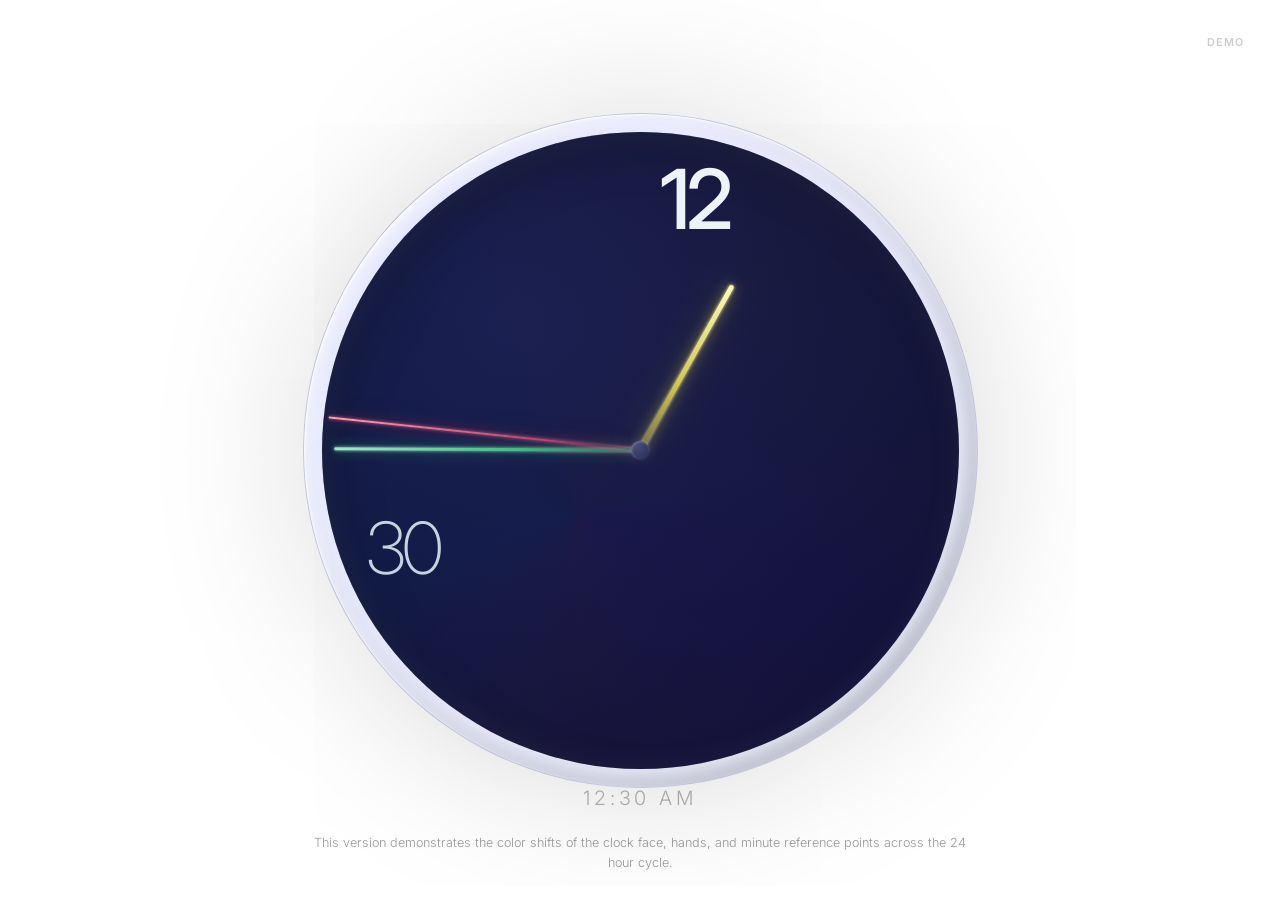
==== commit c245178c: "Demo: Increase font size for time label and description text" ====
--- a/index.html
+++ b/index.html
@@ -312,11 +312,13 @@
         /* Demo time label — shows current simulated hour during dwell */
         #demo-time-label {
             position: fixed;
-            bottom: 9vmin;
+            bottom: 10vmin;
+            /* Adjusted slightly up */
             left: 50%;
             transform: translateX(-50%);
             font-family: 'Inter', sans-serif;
-            font-size: 1.4vmin;
+            font-size: 2.2vmin;
+            /* Increased from 1.4vmin */
             font-weight: 300;
             letter-spacing: 0.2em;
             text-transform: uppercase;
@@ -330,13 +332,16 @@
 
         #demo-description {
             position: fixed;
-            bottom: 2.5vmin;
+            bottom: 3vmin;
+            /* Raised slightly to accommodate larger text */
             left: 50%;
             transform: translateX(-50%);
-            width: 65vmin;
+            width: 75vmin;
+            /* Widened to fit the larger text cleanly */
             text-align: center;
             font-family: 'Inter', sans-serif;
-            font-size: 1.1vmin;
+            font-size: 1.4vmin;
+            /* Increased from 1.1vmin */
             font-weight: 300;
             line-height: 1.6;
             color: rgba(0, 0, 0, 0.4);
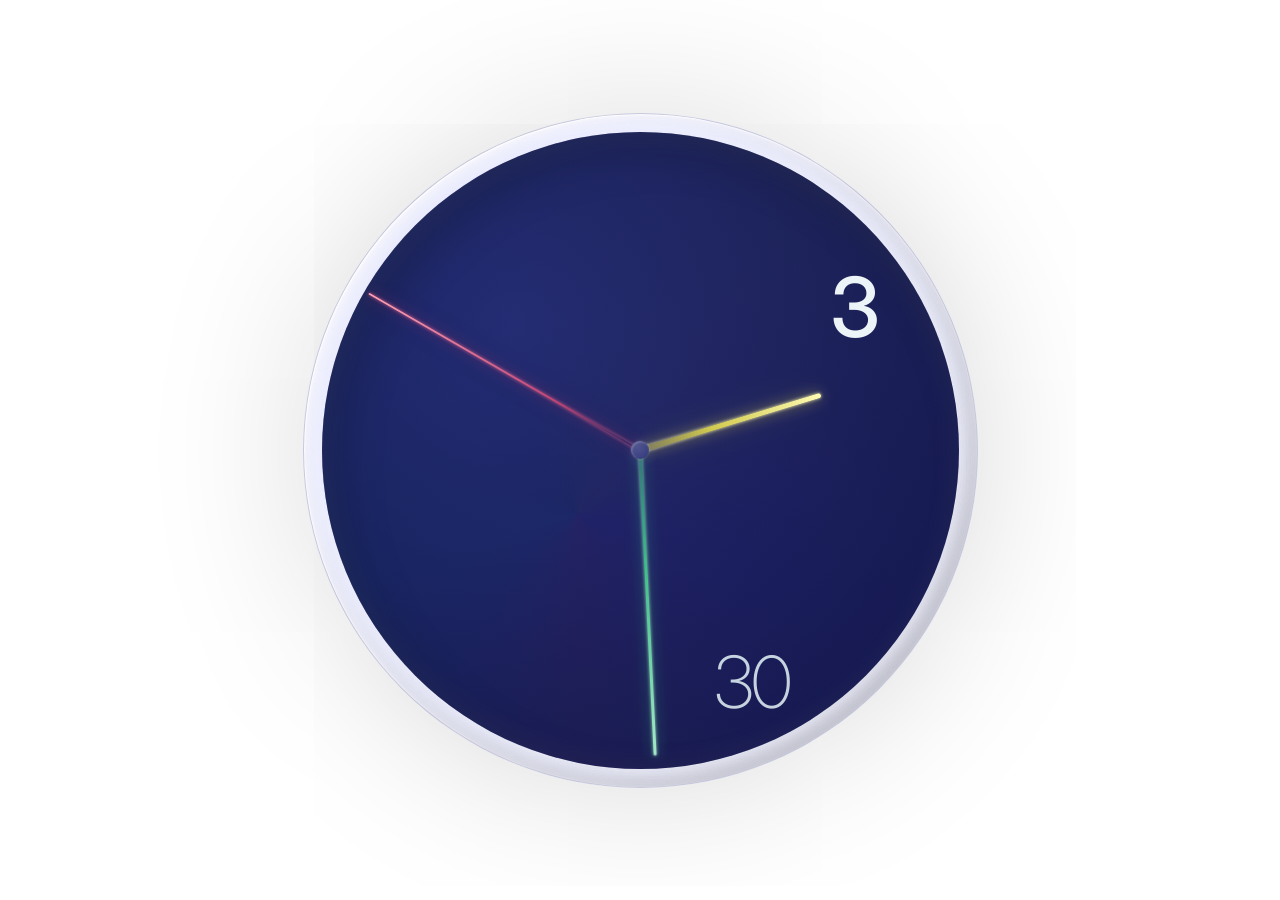
==== commit b58c5e32: "Update clock code from professional website" ====
--- a/index.html
+++ b/index.html
@@ -1,6 +1,5 @@
 <!DOCTYPE html>
 <html lang="en">
-
 <head>
     <meta charset="UTF-8" />
     <meta name="viewport" content="width=device-width, initial-scale=1.0" />
@@ -14,14 +13,11 @@
             --clock-size: 75vmin;
             --label-size: 8vmin;
             --reality-ease: cubic-bezier(0.16, 1, 0.3, 1);
-
             /* Dynamic Time Colors — driven by JS */
             --face-center: #1a1a24;
             --face-edge: #050508;
-
             /* Glow colors — driven by JS from palette text colors */
         }
-
         html,
         body {
             margin: 0;
@@ -34,7 +30,6 @@
             font-family: 'Inter', sans-serif;
             overflow: hidden;
         }
-
         /* Separate container to cast the drop shadow without being clipped by the WebKit backdrop-filter bug */
         #clock-shadow {
             position: absolute;
@@ -47,7 +42,6 @@
             transform: scale(1) translateZ(0);
             transition: box-shadow 1s linear;
         }
-
         /* iOS Vibrant Liquid Glass Bezel — 3D raised convex glass */
         #clock-bezel {
             width: var(--clock-size);
@@ -59,11 +53,9 @@
             position: relative;
             box-sizing: border-box;
             padding: 2vmin;
-
             background: color-mix(in srgb, var(--next-accent, rgba(255, 255, 255, 1)) 15%, rgba(255, 255, 255, 0.25));
             backdrop-filter: blur(40px) saturate(200%);
             -webkit-backdrop-filter: blur(40px) saturate(200%);
-
             box-shadow:
                 /* Fine bright edge at very top of the rim — primary specular hit */
                 inset 0.1vmin 0.1vmin 0.2vmin rgba(255, 255, 255, 1),
@@ -75,14 +67,11 @@
                 inset -0.6vmin -0.6vmin 2vmin rgba(0, 0, 0, 0.18),
                 /* Deep inner rim darkening for glass thickness illusion */
                 inset -1.2vmin -1.2vmin 4vmin rgba(0, 0, 0, 0.12);
-
             /* Lighter, thinner border for a more premium glass edge */
             border: 0.10vmin solid color-mix(in srgb, var(--current-accent, rgba(0, 0, 0, 1)) 15%, rgba(0, 0, 0, 0.15));
-
             transform: scale(1) translateZ(0);
-            transition: background 3s ease-in-out, border 3s ease-in-out, box-shadow 3s ease-in-out;
-        }
-
+            transition: background 7s ease, border 7s ease, box-shadow 7s ease;
+        }
         /* Color-shifting radial face — from design 3 */
         #clock-face {
             width: 100%;
@@ -93,10 +82,9 @@
             box-shadow:
                 inset 0 0 4vmin rgba(255, 255, 255, 0.06),
                 inset 2vmin 2vmin 5vmin rgba(0, 0, 0, 0.2);
-            transition: background 3s ease-in-out;
+            transition: background 7s ease;
             overflow: hidden;
         }
-
         /* Iridescent interference shimmer — from design 4 */
         #clock-face::before {
             content: '';
@@ -114,19 +102,16 @@
             mix-blend-mode: screen;
             pointer-events: none;
         }
-
         @keyframes shimmer-drift {
             from {
                 transform: rotate(0deg) scale(1);
                 opacity: 0.5;
             }
-
             to {
                 transform: rotate(60deg) scale(1.05);
                 opacity: 1;
             }
         }
-
         /* Viscous Trail Elements */
         .trail {
             position: absolute;
@@ -144,32 +129,28 @@
             align-items: center;
             justify-content: center;
             opacity: 0;
-            transition: opacity 3s ease, color 3s ease;
+            transition: opacity 3s ease;
             filter: blur(1.5px);
         }
-
         .is-h-drifting .h-trail,
         .is-m-drifting .m-trail {
             opacity: 0.18;
             transition: opacity 0.5s ease;
         }
-
         /* Trails — color and text-shadow applied dynamically by JS */
         .h-trail {
             font-weight: 500;
             font-size: calc(var(--label-size) * 1.15);
         }
-
         .m-trail {
             font-weight: 200;
         }
-
         /* Labels with holographic chromatic aberration — from design 4 */
         .label {
             position: absolute;
             top: 50%;
             left: 50%;
-            transition: opacity 3s ease, filter 3s ease, color 3s ease-in-out;
+            transition: opacity 3s ease, filter 3s ease;
             font-size: var(--label-size);
             white-space: nowrap;
             text-align: center;
@@ -183,21 +164,18 @@
             letter-spacing: -0.05em;
             transform: translate(-50%, -50%);
         }
-
         .hour-label {
             font-weight: 500;
             font-size: calc(var(--label-size) * 1.15);
             z-index: 12;
             /* color and text-shadow applied dynamically by JS */
         }
-
         .minute-label {
             font-weight: 200;
             z-index: 11;
             opacity: 0.9;
             /* color and text-shadow applied dynamically by JS */
         }
-
         /* Ghosting Effect during Drift */
         .is-h-drifting .hour-label,
         .is-m-drifting .minute-label {
@@ -205,14 +183,12 @@
             filter: blur(4px);
             transition: opacity 3s ease, filter 3s ease;
         }
-
         .is-h-drifting .hand.hour,
         .is-m-drifting .hand.minute {
             opacity: 0.12;
             filter: blur(3px);
             transition: opacity 3s ease, filter 3s ease;
         }
-
         /* Laser beam hands — from design 4, colors adapt to time of day */
         .hand {
             position: absolute;
@@ -221,16 +197,14 @@
             transform-origin: 50% 100%;
             border-radius: 10vmin;
             z-index: 100;
-            transition: opacity 3s ease, filter 3s ease, background 3s ease-in-out, box-shadow 3s ease-in-out;
-        }
-
+            transition: opacity 3s ease, filter 3s ease;
+        }
         .hand.hour {
             width: 0.5vmin;
             height: 21vmin;
             /* background and box-shadow applied dynamically by JS */
             z-index: 101;
         }
-
         .hand.minute {
             width: 0.35vmin;
             height: 34vmin;
@@ -238,7 +212,6 @@
             opacity: 0.9;
             z-index: 100;
         }
-
         .hand.second {
             width: 0.2vmin;
             height: 34.8vmin;
@@ -253,7 +226,6 @@
                 0 0 1.5vmin rgba(255, 60, 100, 0.5),
                 0 0 4vmin rgba(255, 40, 80, 0.2);
         }
-
         /* Glass center pin — mirrors the face color, lighter and translucent */
         #clock-bezel::before {
             content: '';
@@ -278,7 +250,6 @@
                 0 0 0.3vmin rgba(255, 255, 255, 0.2),
                 0 0 1.5vmin color-mix(in srgb, var(--current-accent, white) 15%, transparent);
         }
-
         #version-tag {
             position: fixed;
             top: 4vmin;
@@ -293,7 +264,6 @@
             user-select: none;
             z-index: 2000;
         }
-
         #version-tag {
             position: fixed;
             top: 4vmin;
@@ -308,17 +278,14 @@
             user-select: none;
             z-index: 2000;
         }
-
         /* Demo time label — shows current simulated hour during dwell */
         #demo-time-label {
             position: fixed;
-            bottom: 10vmin;
-            /* Adjusted slightly up */
+            bottom: 6vmin;
             left: 50%;
             transform: translateX(-50%);
             font-family: 'Inter', sans-serif;
-            font-size: 2.2vmin;
-            /* Increased from 1.4vmin */
+            font-size: 1.4vmin;
             font-weight: 300;
             letter-spacing: 0.2em;
             text-transform: uppercase;
@@ -329,19 +296,15 @@
             user-select: none;
             z-index: 2000;
         }
-
         #demo-description {
             position: fixed;
             bottom: 3vmin;
-            /* Raised slightly to accommodate larger text */
             left: 50%;
             transform: translateX(-50%);
-            width: 75vmin;
-            /* Widened to fit the larger text cleanly */
+            width: 50vmin;
             text-align: center;
             font-family: 'Inter', sans-serif;
-            font-size: 1.4vmin;
-            /* Increased from 1.1vmin */
+            font-size: 1.1vmin;
             font-weight: 300;
             line-height: 1.6;
             color: rgba(0, 0, 0, 0.4);
@@ -351,22 +314,18 @@
             user-select: none;
             z-index: 2000;
         }
-
         .is-demo-active #demo-time-label,
         .is-demo-active #demo-description {
             opacity: 1;
         }
     </style>
 </head>
-
 <body>
-
-    <div id="version-tag">Demo</div>
+    <div id="version-tag"></div>
     <div id="clock-shadow"></div>
-    <div id="demo-time-label"></div>
-    <div id="demo-description">
-        This version demonstrates the color shifts of the clock face, hands, and minute reference points across the 24
-        hour cycle.
+    <div id="demo-time-label" style="display: none;"></div>
+    <div id="demo-description" style="display: none;">
+        Seasonally Aware: Approximates sunrise & sunset via system date to dynamically anchor the 24-hour hue cycle.
     </div>
     <div id="clock-bezel">
         <div id="clock-face">
@@ -375,17 +334,14 @@
             <div id="h-trail-1" class="trail h-trail trail-1"></div>
             <div id="m-trail-2" class="trail m-trail trail-2"></div>
             <div id="m-trail-1" class="trail m-trail trail-1"></div>
-
             <!-- Main Labels -->
             <div id="h-label" class="label hour-label"></div>
             <div id="m-label" class="label minute-label"></div>
-
             <div class="hand hour"></div>
             <div class="hand minute"></div>
             <div class="hand second"></div>
         </div>
     </div>
-
     <script>
         // Full 24-hour color palette — from design 3 (restored text colors)
         const timePalettes = [
@@ -396,9 +352,9 @@
             { center: '#283285', edge: '#0a1a50', text: '#b0bbff' }, // 4: Pre-dawn
             { center: '#4b3f90', edge: '#1a154a', text: '#c0b8ff' }, // 5: Dawn — violet/lavender
             { center: '#e0a3c2', edge: '#3d2b7c', text: '#2a1a2a' }, // 6: Sunrise — blush/violet (Reference)
-            { center: '#fff4e6', edge: '#fbc9a4', text: '#3a2a1a' }, // 7: Morning Golden Hour Peak — Peach/Amber
-            { center: '#fff9e6', edge: '#fde8c5', text: '#4a3a2a' }, // 8: Morning Golden Hour — Honey Glow
-            { center: '#e0f2ff', edge: '#f4c2d3', text: '#1a2b3c' }, // 9: Mid-Morning — sky/blush
+            { center: '#e0f2ff', edge: '#f4c2d3', text: '#1a2b3c' }, // 7: Early Morning — sky/blush
+            { center: '#d1ebfa', edge: '#9dbcd9', text: '#112a44' }, // 8: Morning — bright sky
+            { center: '#c1e5fc', edge: '#7bb1d9', text: '#0a2540' }, // 9: Mid-Morning
             { center: '#bde2fd', edge: '#65a5d2', text: '#082038' }, // 10: Late Morning
             { center: '#e4f3ff', edge: '#81bdea', text: '#061b36' }, // 11: Noon roughly
             { center: '#ffffff', edge: '#a4cdef', text: '#051832' }, // 12: Noon — brightest white-blue
@@ -414,34 +370,27 @@
             { center: '#201e58', edge: '#0c0a32', text: '#a8a8ff' }, // 22: Night
             { center: '#1e1c50', edge: '#0a0828', text: '#b0aaff' }  // 23: Night
         ];
-
         let lastMilestone = -1;
         let lastSecond = -1;
         let rotS = 0;
         let currentDemoH = 0; // controlled by runDemoStep() state machine
         window.isDemoActive = false; // flag to switch between real-time and demo
-
         let hTargetX = 0, hTargetY = 0;
         let mTargetX = 0, mTargetY = 0;
-
         const RADIUS = 28.5;
-
         function getSafeXY(fixedX, fixedY, attempt = 0) {
             // Pick a random point on the circle
             const angle = Math.random() * Math.PI * 2;
             const x = Math.cos(angle) * RADIUS;
             const y = Math.sin(angle) * RADIUS;
-
             // Check distance from the fixed point
             const dist = Math.sqrt((x - fixedX) ** 2 + (y - fixedY) ** 2);
-
             // If too close, try again (up to 10 times to avoid infinite recursion)
             if (dist < 26 && attempt < 10) {
                 return getSafeXY(fixedX, fixedY, attempt + 1);
             }
             return { x, y };
         }
-
         function shiftReality() {
             // Initial placement only — demo loop drives all subsequent drifts
             const hAngle = Math.random() * Math.PI * 2;
@@ -453,22 +402,18 @@
             mTargetX = mPos.x;
             mTargetY = mPos.y;
         }
-
         // Logic to trigger a drift for a specific hand (hour or minute)
         function triggerHandDrift(type) {
             const isH = type === 'hour';
             const driftingClass = isH ? 'is-h-drifting' : 'is-m-drifting';
-
             // 1. Ghost out
             document.body.classList.add(driftingClass);
-
             // 2. Wait for ghosting to peak (1.5s), then update target
             setTimeout(() => {
                 // Ensure we don't land on top of the other hand
                 const otherX = isH ? mTargetX : hTargetX;
                 const otherY = isH ? mTargetY : hTargetY;
                 const pos = getSafeXY(otherX, otherY);
-
                 if (isH) {
                     hTargetX = pos.x;
                     hTargetY = pos.y;
@@ -477,14 +422,12 @@
                     mTargetY = pos.y;
                 }
             }, 1600);
-
             // 3. Keep ghosted while "sailing" to new spot 
             // (The sweep speed 0.015 takes roughly 5-6s to settle)
             setTimeout(() => {
                 document.body.classList.remove(driftingClass);
             }, 6500);
         }
-
         /**
          * Approximates sunrise and sunset hours based on the day of the year.
          * Modeled for ~40°N latitude (standard mid-latitude).
@@ -497,19 +440,15 @@
             const diff = now - start;
             const oneDay = 1000 * 60 * 60 * 24;
             const dayOfYear = Math.floor(diff / oneDay);
-
             // Peaks at 1 on Summer Solstice (day 172), -1 on Winter Solstice (day 355)
             const seasonalOscillator = Math.cos((dayOfYear - 172) * 2 * Math.PI / 365.25);
-
             // Summer (osc=1): Sunrise 5:30, Sunset 20:30
             // Winter (osc=-1): Sunrise 7:30, Sunset 16:30
             const sunrise = 6.5 - seasonalOscillator * 1.0;
             const sunset = 18.5 + seasonalOscillator * 2.0;
             const solarNoon = (sunrise + sunset) / 2;
-
             return { sunrise, sunset, solarNoon };
         }
-
         /**
          * Helper to blend two hex colors
          */
@@ -525,7 +464,6 @@
             const b = Math.round(b1 + (b2 - b1) * p);
             return '#' + [r, g, b].map(x => x.toString(16).padStart(2, '0')).join('');
         }
-
         /**
          * Maps real local time [0-24] to a "virtual solar hour" [0-24].
          * Virtual 6 is always Sunrise.
@@ -535,7 +473,6 @@
         function getVirtualSolarHour(realH, realM, realS) {
             const time = realH + realM / 60 + realS / 3600;
             const { sunrise, sunset, solarNoon } = getSolarAnchors();
-
             if (time < sunrise) {
                 // Pre-dawn: [0 to Sunrise] -> [0 to 6]
                 return (time / sunrise) * 6;
@@ -550,14 +487,12 @@
                 return 18 + ((time - sunset) / (24 - sunset)) * 6;
             }
         }
-
         function hexToRgb(hex) {
             const r = parseInt(hex.slice(1, 3), 16);
             const g = parseInt(hex.slice(3, 5), 16);
             const b = parseInt(hex.slice(5, 7), 16);
             return { r, g, b };
         }
-
         // Convert RGB to HSL
         function rgbToHsl(r, g, b) {
             r /= 255; g /= 255; b /= 255;
@@ -576,13 +511,11 @@
             }
             return { h: h * 360, s: s * 100, l: l * 100 };
         }
-
         // Build a Golden (45°) glow-only text-shadow for the background layer.
         function vibrantGlowShadow(textHex, isHour) {
             // Force the glow to a clean, premium Gold/Amber (45°)
             const baseHue = 45;
             const bloomL = isHour ? 85 : 80;
-
             if (isHour) {
                 return [
                     `0 0 8px  6px hsl(${baseHue}, 100%, ${bloomL}%, 0.8)`,
@@ -597,26 +530,22 @@
                 ].join(', ');
             }
         }
-
         // Compute the desaturated Sky Blue (200°) or White color for the front-row labels.
         function vibrantLabelColor(textHex, isHour, faceCenterHex) {
             // Force main labels to a crisp, desaturated Sky Blue (200°)
             const baseHue = 200;
-
             // Check face brightness
             const fc = hexToRgb(faceCenterHex);
             const faceLum = (fc.r * 0.299 + fc.g * 0.587 + fc.b * 0.114) / 255;
             const isLightFace = faceLum > 0.45;
-
             // Maintain high contrast vs face, but prioritize an "Airy White" feel
             const l = !isLightFace
                 ? (isHour ? 95 : 90)
                 : faceLum > 0.80
-                    ? (isHour ? 60 : 54)
+                    ? (isHour ? 60 : 66)
                     : (isHour ? 50 : 54);
             return `hsl(${baseHue}, 40%, ${l}%)`; // Saturated at 40% for "Sky" feel
         }
-
         // Trail shadow — Golden (45°) soft bloom
         function vibrantTrailShadow(textHex, isHour) {
             const baseHue = 45;
@@ -626,7 +555,6 @@
                 `0 0 14px hsl(${baseHue}, 100%, 65%, ${a * 0.6})`
             ].join(', ');
         }
-
         // Apply palette-driven colors to all three hands each frame.
         // Hour hand: hue from the palette edge color (deep, rich)
         // Minute hand: ~150° complement so it always contrasts the hour hand
@@ -636,27 +564,22 @@
             const { r: cr, g: cg, b: cb } = hexToRgb(centerHex);
             const { h: cH, s: cS } = rgbToHsl(cr, cg, cb);
             const faceHue = cS < 5 ? 250 : cH;
-
             // 180° complement for hour, 270° for minute — always visually distinct
             let hourHue = (faceHue + 180) % 360;
             let minuteHue = (faceHue + 270) % 360;
-
             // Face luminance
             const faceLum = (cr * 0.299 + cg * 0.587 + cb * 0.114) / 255;
             const isLightFace = faceLum > 0.40;
-
             if (isLightFace) {
                 // Hour hand: Shift from dark blues to a soft, airy Purple/Lavender (265°)
                 if (hourHue >= 10 && hourHue <= 160) hourHue = 210;
                 else if (hourHue > 160 && hourHue <= 240) hourHue = 220;
-
                 // Force minute hand to a crisp Sky Blue (200°) to match common sky tones
                 // and skip the muddier/purpler complements during Golden Hour.
                 if (minuteHue > 240 || minuteHue < 180) {
                     minuteHue = 200;
                 }
             }
-
             // Light faces: scale hand lightness with face brightness
             // Increased lightness significantly (55-40) and reduced saturation (45%)
             // to avoid "high chroma" and "dark ends" feel.
@@ -670,13 +593,10 @@
             const glowA = isLightFace ? 0.8 : 0.9;
             const hourW = isLightFace ? '0.65vmin' : '0.5vmin';
             const minuteW = isLightFace ? '0.5vmin' : '0.35vmin';
-
             const hourHand = document.querySelector('.hand.hour');
             const minuteHand = document.querySelector('.hand.minute');
-
             hourHand.style.width = hourW;
             minuteHand.style.width = minuteW;
-
             // Hour hand gradient + glow
             hourHand.style.background = `linear-gradient(to top,
                 hsl(${hourHue}, ${s}, ${midL}%, 0.4) 0%,
@@ -687,7 +607,6 @@
                 `0 0 1.5vmin hsl(${hourHue}, ${s}, ${midL}%, ${glowA * 0.55})`,
                 `0 0 4vmin   hsl(${hourHue}, ${s}, ${baseL}%, ${glowA * 0.25})`
             ].join(', ');
-
             // Minute hand gradient + glow
             minuteHand.style.background = `linear-gradient(to top,
                 hsl(${minuteHue}, ${s}, ${midL}%, 0.4) 0%,
@@ -699,19 +618,14 @@
                 `0 0 4vmin   hsl(${minuteHue}, ${s}, ${baseL}%, ${glowA * 0.2})`
             ].join(', ');
             // Second hand stays constant vibrant red
-
-        }
-
-
+        }
         function update() {
             const now = new Date();
-            const isDemo = window.isDemoActive || false;
             const h = now.getHours();
             const m = now.getMinutes();
             const s = now.getSeconds();
-
             let effectiveH = h;
-            let effectiveM = m - 3; // Lag for physical labels
+            let effectiveM = m - 3;
             if (effectiveM < 0) {
                 effectiveM += 60;
                 effectiveH -= 1;
@@ -719,56 +633,31 @@
             if (effectiveH < 0) {
                 effectiveH += 24;
             }
-
+            const displayH = effectiveH % 12 || 12;
             const mMilestone = Math.floor(effectiveM / 5) * 5;
-
-            // Generate the strings for what the labels should ACTUALLY say
-            let displayH, displayM;
-
-            if (isDemo && typeof currentDemoH !== 'undefined') {
-                // In demo mode, the text shows the demo time exactly
-                let demoH = Math.floor(currentDemoH);
-                let demoM = (currentDemoH % 1) * 60;
-                let demoMilestone = Math.floor(demoM / 5) * 5;
-
-                displayH = demoH % 12 || 12;
-                displayM = String(demoMilestone);
-                if (demoMilestone === 5) displayM = '05';
-                if (demoMilestone === 0) displayM = '0';
-            } else {
-                // In normal mode, it shows the physical real time
-                displayH = effectiveH % 12 || 12;
-                displayM = String(mMilestone);
-                if (mMilestone === 5) displayM = '05';
-                if (mMilestone === 0) displayM = '0';
-            }
-
             const hLabelEl = document.getElementById('h-label');
             const mLabelEl = document.getElementById('m-label');
-
             const trailsH = document.querySelectorAll('.h-trail');
             const trailsM = document.querySelectorAll('.m-trail');
-
-            if (hLabelEl.textContent !== String(displayH)) {
-                hLabelEl.textContent = displayH;
-                trailsH.forEach(t => t.textContent = displayH);
-            }
-
-            if (mMilestone !== lastMilestone || mLabelEl.textContent !== displayM) {
+            hLabelEl.textContent = displayH;
+            trailsH.forEach(t => t.textContent = displayH);
+            if (mMilestone !== lastMilestone) {
                 lastMilestone = mMilestone;
+                let displayM = String(lastMilestone);
+                if (lastMilestone === 5) {
+                    displayM = '05';
+                } else if (lastMilestone === 0) {
+                    displayM = '0';
+                }
                 mLabelEl.textContent = displayM;
                 trailsM.forEach(t => t.textContent = displayM);
             }
-
             const finalBaseHAngle = Math.atan2(hTargetY, hTargetX) * 180 / Math.PI + 90;
             const finalBaseMAngle = Math.atan2(mTargetY, mTargetX) * 180 / Math.PI + 90;
-
             const hOffset = (m / 60) * 30 + (s / 3600) * 30;
-            const mOffset = (m - mMilestone) * 6 + (s / 60) * 6; // Real physical offset
-
+            const mOffset = (m - lastMilestone) * 6 + (s / 60) * 6;
             let targetH = finalBaseHAngle + hOffset;
             let targetM = finalBaseMAngle + mOffset;
-
             // ─── Color logic ───
             // If in demo mode, currentDemoH is controlled by the state machine.
             // If not in demo mode, we calculate it based on seasonal solar logic.
@@ -778,37 +667,29 @@
             } else {
                 solarH = getVirtualSolarHour(h, m, s);
             }
-
             const currentIdx = Math.floor(solarH) % 24;
             const nextIdx = (currentIdx + 1) % 24;
             const progress = solarH % 1;
-
             const cp = timePalettes[currentIdx];
             const np = timePalettes[nextIdx];
-
             // ─── Continuous color blending for production ───
             const interpolatedCenter = lerpColor(cp.center, np.center, progress);
             const interpolatedEdge = lerpColor(cp.edge, np.edge, progress);
             const interpolatedText = lerpColor(cp.text, np.text, progress);
-
             document.documentElement.style.setProperty('--face-center', interpolatedCenter);
             document.documentElement.style.setProperty('--face-edge', interpolatedEdge);
             document.documentElement.style.setProperty('--current-accent', interpolatedText);
             document.documentElement.style.setProperty('--next-accent', np.text);
-
             // ─── Vibrant label glows from interpolated text color ───
             const textRgb = interpolatedText; // lerpColor returns rgb() string
-
             // Refactor vibrant functions to handle rgb() or hex
             const getColorSource = (c) => c;
-
             const hColor = vibrantLabelColor(interpolatedText, true, interpolatedCenter);
             const mColor = vibrantLabelColor(interpolatedText, false, interpolatedCenter);
             const hGlow = vibrantGlowShadow(interpolatedText, true);
             const mGlow = vibrantGlowShadow(interpolatedText, false);
             const trailShadow = vibrantTrailShadow(interpolatedText, true);
             const mTrailShadow = vibrantTrailShadow(interpolatedText, false);
-
             // Solid color = crisp letterforms; text-shadow = glow bloom on top
             const hLabel = document.getElementById('h-label');
             const mLabel = document.getElementById('m-label');
@@ -818,10 +699,8 @@
             mLabel.style.textShadow = mGlow;
             document.querySelectorAll('.h-trail').forEach(el => { el.style.color = hColor; el.style.textShadow = trailShadow; });
             document.querySelectorAll('.m-trail').forEach(el => { el.style.color = mColor; el.style.textShadow = mTrailShadow; });
-
             // Dynamic hand colors — hour + minute only, second stays red
             applyHandColors(cp.edge, cp.center);
-
             if (window.rotH === undefined) {
                 window.rotH = targetH;
                 window.rotM = targetM;
@@ -830,142 +709,121 @@
                 window.rotMT1 = targetM;
                 window.rotMT2 = targetM;
             }
-
             function sweep(current, target, speed) {
                 let diff = (target - current) % 360;
                 // Normalize to [-180, 180] for shortest path
                 if (diff > 180) diff -= 360;
                 if (diff < -180) diff += 360;
-
                 // Extremely tiny snap to prevent floating jitter at rest
                 if (Math.abs(diff) < 0.01) return target;
-
                 return current + diff * speed;
             }
-
-            window.rotH = sweep(window.rotH, targetH, 0.008);
-            window.rotM = sweep(window.rotM, targetM, 0.008);
-
-            window.rotHT1 = sweep(window.rotHT1, targetH, 0.0065);
-            window.rotHT2 = sweep(window.rotHT2, targetH, 0.005);
-
-            window.rotMT1 = sweep(window.rotMT1, targetM, 0.0065);
-            window.rotMT2 = sweep(window.rotMT2, targetM, 0.005);
-
+            window.rotH = sweep(window.rotH, targetH, 0.015);
+            window.rotM = sweep(window.rotM, targetM, 0.015);
+            window.rotHT1 = sweep(window.rotHT1, targetH, 0.012);
+            window.rotHT2 = sweep(window.rotHT2, targetH, 0.01);
+            window.rotMT1 = sweep(window.rotMT1, targetM, 0.012);
+            window.rotMT2 = sweep(window.rotMT2, targetM, 0.01);
             document.querySelector('.hand.hour').style.transform = `translateX(-50%) rotate(${window.rotH}deg)`;
             document.querySelector('.hand.minute').style.transform = `translateX(-50%) rotate(${window.rotM}deg)`;
-
             function updateLabel(id, rot, offset) {
                 const rad = (rot - offset - 90) * Math.PI / 180;
                 const x = Math.cos(rad) * RADIUS;
                 const y = Math.sin(rad) * RADIUS;
                 document.getElementById(id).style.transform = `translate3d(calc(-50% + ${x}vmin), calc(-50% + ${y}vmin), 0)`;
             }
-
             updateLabel('h-label', window.rotH, hOffset);
             updateLabel('h-trail-1', window.rotHT1, hOffset);
             updateLabel('h-trail-2', window.rotHT2, hOffset);
-
             updateLabel('m-label', window.rotM, mOffset);
             updateLabel('m-trail-1', window.rotMT1, mOffset);
             updateLabel('m-trail-2', window.rotMT2, mOffset);
-
             if (s !== lastSecond) {
                 const diff = (s - lastSecond + 60) % 60;
                 rotS += diff * 6;
                 lastSecond = s;
                 document.querySelector('.hand.second').style.transform = `translateX(-50%) rotate(${rotS}deg)`;
             }
-
             requestAnimationFrame(update);
         }
-
         // ─── Smooth Transition Constants ───
         const DWELL_MS = 3000;   // Wait at an hour
         const DRIFT_MS = 7000;   // Time for drift & shift
         const COLOR_DELAY = 1000; // Blend starts after drift trigger
-
         const demoSteps = [
-            { h: 0.5, label: '12:30 AM' }, { h: 1.5, label: '1:30 AM' }, { h: 2.5, label: '2:30 AM' }, { h: 3.5, label: '3:30 AM' },
-            { h: 4.5, label: '4:30 AM' }, { h: 5.5, label: '5:30 AM' }, { h: 6.5, label: '6:30 AM' }, { h: 7.5, label: '7:30 AM' },
-            { h: 8.5, label: '8:30 AM' }, { h: 9.5, label: '9:30 AM' }, { h: 10.5, label: '10:30 AM' }, { h: 11.5, label: '11:30 AM' },
-            { h: 12.5, label: '12:30 PM' }, { h: 13.5, label: '1:30 PM' }, { h: 14.5, label: '2:30 PM' }, { h: 15.5, label: '3:30 PM' },
-            { h: 16.5, label: '4:30 PM' }, { h: 17.5, label: '5:30 PM' }, { h: 18.5, label: '6:30 PM' }, { h: 19.5, label: '7:30 PM' },
-            { h: 20.5, label: '8:30 PM' }, { h: 21.5, label: '9:30 PM' }, { h: 22.5, label: '10:30 PM' }, { h: 23.5, label: '11:30 PM' }
+            { h: 20, label: '10 PM' },
+            { h: 23, label: '11 PM – 2 AM' },
+            { h: 3, label: '2 AM – 5 AM' },
+            { h: 5, label: '5 AM' },
+            { h: 6, label: '6 AM' },
+            { h: 7, label: '7 AM' },
+            { h: 8, label: '8 AM' },
+            { h: 9, label: '9 – 10 AM' },
+            { h: 11, label: '11 AM' },
+            { h: 12, label: '12 PM' },
+            { h: 13, label: '1 PM' },
+            { h: 14, label: '2 PM' },
+            { h: 15, label: '3 PM' },
+            { h: 16, label: '4 PM' },
+            { h: 17, label: '5 PM' },
+            { h: 18, label: '6 PM' },
+            { h: 19, label: '7 PM' },
         ];
-
         let demoStepIdx = 0;
-        currentDemoH = demoSteps[0].h;
-        window.isDemoActive = false;
-
         function applyDemoHour(h) {
             currentDemoH = h % 24;
-            const idx = Math.floor(currentDemoH);
-            const cp = timePalettes[idx];
-            const np = timePalettes[(idx + 1) % 24];
+            const cp = timePalettes[currentDemoH];
+            const np = timePalettes[(currentDemoH + 1) % 24];
             document.documentElement.style.setProperty('--face-center', cp.center);
             document.documentElement.style.setProperty('--face-edge', cp.edge);
             document.documentElement.style.setProperty('--current-accent', cp.text);
             document.documentElement.style.setProperty('--next-accent', np.text);
             document.documentElement.style.setProperty('--next-face', np.center);
         }
-
         function showDemoLabel(text) {
             const el = document.getElementById('demo-time-label');
-            if (el) {
-                el.textContent = text;
-                el.style.opacity = '1';
-            }
-        }
-
+            el.textContent = text;
+            el.style.opacity = '1';
+        }
         function hideDemoLabel() {
-            const el = document.getElementById('demo-time-label');
-            if (el) el.style.opacity = '0';
-        }
-
-        function triggerOneDrift() {
-            const hAngle = Math.random() * Math.PI * 2;
-            const newHTargetX = Math.cos(hAngle) * RADIUS;
-            const newHTargetY = Math.sin(hAngle) * RADIUS;
-            const mPos = getSafeXY(newHTargetX, newHTargetY);
-            const bezel = document.getElementById('clock-bezel');
-
-            // Both labels drift together
-            bezel.classList.add('is-h-drifting', 'is-m-drifting');
-
-            // Set targets slightly after the ghost starts
-            setTimeout(() => {
-                hTargetX = newHTargetX;
-                hTargetY = newHTargetY;
-                mTargetX = mPos.x;
-                mTargetY = mPos.y;
-            }, 100);
-
-            // Hands arrive at ~6.5s in V7, so we clear the ghosting then
-            setTimeout(() => {
-                bezel.classList.remove('is-h-drifting', 'is-m-drifting');
-            }, 7000);
-        }
-
+            document.getElementById('demo-time-label').style.opacity = '0';
+        }
         function runDemoStep() {
             window.isDemoActive = true;
             document.body.classList.add('is-demo-active');
-
             const step = demoSteps[demoStepIdx];
+            // Phase 1: dwell — labels visible, color stable
             showDemoLabel(step.label);
-            applyDemoHour(step.h);
-
-            demoStepIdx = (demoStepIdx + 1) % demoSteps.length;
-            setTimeout(runDemoStep, 10000); // Only cycle colors/labels every 10s
-        }
-
+            setTimeout(() => {
+                // Phase 2: fade label, trigger drift (labels ghost away)
+                hideDemoLabel();
+                triggerOneDrift();
+                // Phase 3: 1s into drift, blend to next palette
+                setTimeout(() => {
+                    demoStepIdx = (demoStepIdx + 1) % demoSteps.length;
+                    applyDemoHour(demoSteps[demoStepIdx].h);
+                }, COLOR_DELAY);
+                // Phase 4: drift settles — labels reappear in new color, start next dwell
+                setTimeout(runDemoStep, DRIFT_MS);
+            }, DWELL_MS);
+        }
         shiftReality();
         update();
-        runDemoStep();
-
         // ─── Production: Independent Hour & Minute drifts ───
         // Dwell time (10-15s) happens AFTER the transition finishes.
+        function scheduleDriftLoop(type) {
+            const transitionDuration = 6500;
+            const minDwell = 10000;
+            const randomDwell = Math.random() * 5000;
+            setTimeout(() => {
+                triggerHandDrift(type);
+                // The next cycle starts only after [Transition + Dwell]
+                scheduleDriftLoop(type);
+            }, transitionDuration + minDwell + randomDwell);
+        }
+        // Start them offset so they don't both move at the exact same time
+        setTimeout(() => scheduleDriftLoop('hour'), 2000);
+        setTimeout(() => scheduleDriftLoop('minute'), 8000);
     </script>
 </body>
-
-</html>+</html>
